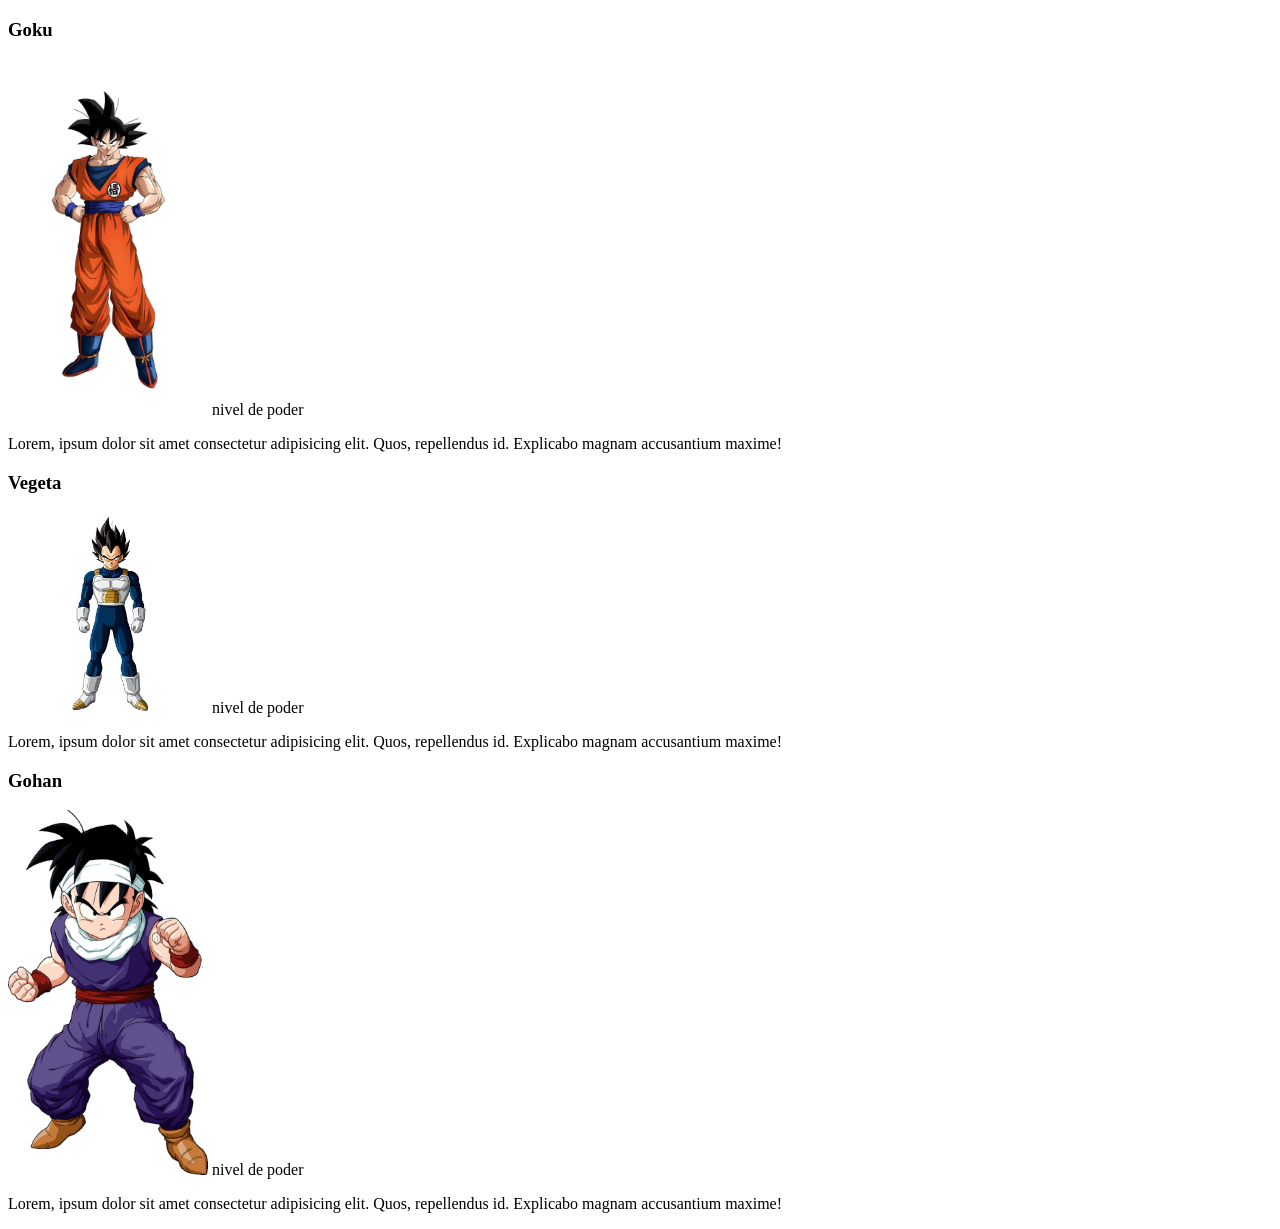
==== Index.html @ 0fda51e0 "primer commit. archivos iniciales" ====
<!DOCTYPE html>
<html lang="en">
<head>
    <meta charset="UTF-8">
    <meta name="viewport" content="width=device-width, initial-scale=1.0">
    <title>Index</title>
</head>
<body>
    <header>
        <section>

        </section>
    </header>
    <main>
        <section>
            <article>
                <h1>
                    Goku
                </h1>
                <img src="img/perfil-goku.jpg" alt="perfil-goku" style="width: 200px;">
                <span>nivel de poder</span>
                <p>Lorem, ipsum dolor sit amet consectetur adipisicing elit. Quos, repellendus id. Explicabo magnam accusantium maxime!</p>
            </article>
             <article>
                <h1>
                    Vegeta
                </h1>
                <img src="img/perfil-vegeta.jpg" alt="perfil-vegeta" style="width: 200px;">
                <span>nivel de poder</span>
                <p>Lorem, ipsum dolor sit amet consectetur adipisicing elit. Quos, repellendus id. Explicabo magnam accusantium maxime!</p>
            </article>
             <article>
                <h1>
                    Gohan
                </h1>
                <img src="img/perfil-gohan.jpg" alt="perfil-gohan" style="width: 200px;">
                <span>nivel de poder</span>
                <p>Lorem, ipsum dolor sit amet consectetur adipisicing elit. Quos, repellendus id. Explicabo magnam accusantium maxime!</p>
            </article>
        </section>
    </main>
</body>
</html>
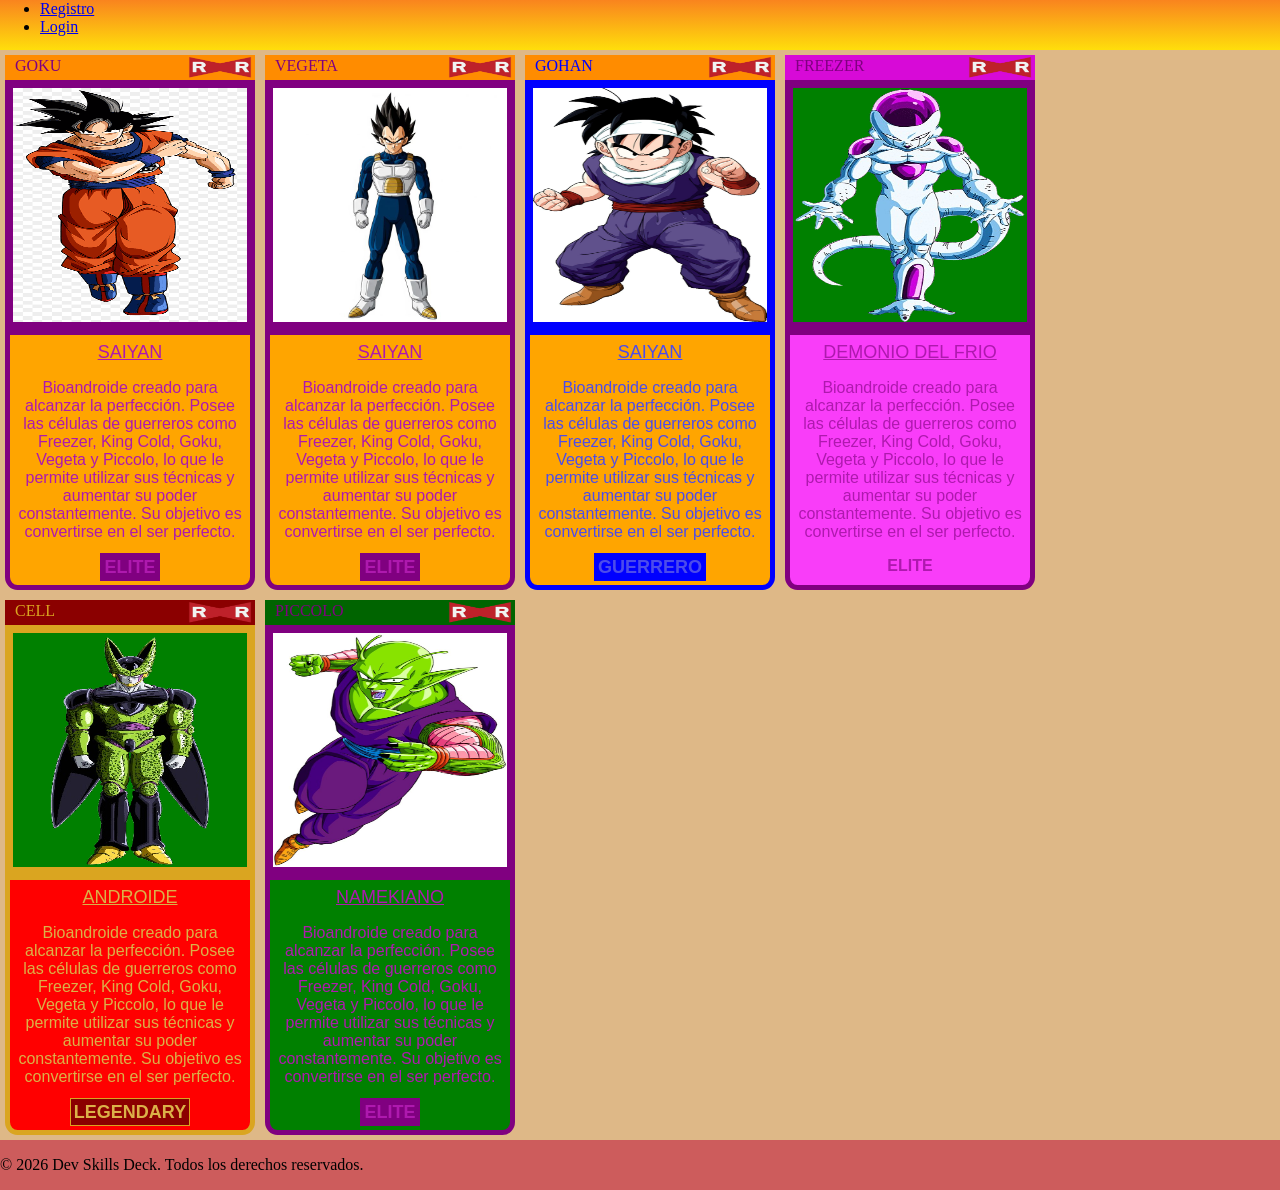
==== commit 035e7908: "agrega login, base de las cartas y agrego una carpeta para los archivos de CSS" ====
--- a/Index.html
+++ b/Index.html
@@ -1,43 +1,124 @@
 <!DOCTYPE html>
-<html lang="en">
+<html lang="es">
 <head>
-    <meta charset="UTF-8">
+    <meta charset="UTF-8"> 
     <meta name="viewport" content="width=device-width, initial-scale=1.0">
-    <title>Index</title>
-</head>
-<body>
-    <header>
+    <link rel="stylesheet" href="CSS/Style.css">
+    <link rel="stylesheet" href="CSS/style-card.css">
+    <link rel="icon" href="/img/esfera.png" type="image/png">
+    <title>TP WEB</title>
+</head> 
+<body class="body-index">
+    <!---------        HEADER      ------------> 
+    <header class="header-index">
         <section>
-
+            <nav>
+                <ul class="lista-header">
+                    <li>
+                        <a href="formulario-registro.html">Registro</a>
+                    </li>
+                    <li>
+                        <a href="login.html">Login</a>
+                    </li>
+                </ul>
+            </nav>
         </section>
     </header>
+    <!---------        MAIN       ------------> 
     <main>
-        <section>
-            <article>
-                <h1>
-                    Goku
-                </h1>
-                <img src="img/perfil-goku.jpg" alt="perfil-goku" style="width: 200px;">
-                <span>nivel de poder</span>
-                <p>Lorem, ipsum dolor sit amet consectetur adipisicing elit. Quos, repellendus id. Explicabo magnam accusantium maxime!</p>
+        <section class="contenedor-cards">
+           <article class="card">
+                <div class="header-card header-saiyan elite">
+                    <div class="nombre-card">GOKU</div>
+                    <div class="logo-card"><img src="img/logo-patrulla-roja.png"class="logo-card"></div>
+                </div>
+                <div class="img-card imagen-saiyan elite">
+                     <img src="img/goku.png" alt="perfil-cell" class="img-tamaño">
+                </div>
+                <div class="body-card body-saiyan elite">
+                     <span class="elite-span">SAIYAN</span>
+                     <p>Bioandroide creado para alcanzar la perfección. Posee las células de guerreros como Freezer, King Cold, Goku, Vegeta y Piccolo, lo que le permite utilizar sus técnicas y aumentar su poder constantemente. Su objetivo es convertirse en el ser perfecto.</p>
+                     <strong class="tipo-elite-saiyan">ELITE</strong>
+                </div>
             </article>
-             <article>
-                <h1>
-                    Vegeta
-                </h1>
-                <img src="img/perfil-vegeta.jpg" alt="perfil-vegeta" style="width: 200px;">
-                <span>nivel de poder</span>
-                <p>Lorem, ipsum dolor sit amet consectetur adipisicing elit. Quos, repellendus id. Explicabo magnam accusantium maxime!</p>
+            
+             <article class="card">
+                <div class="header-card header-saiyan elite">
+                    <div class="nombre-card elite">VEGETA</div>
+                    <div class="logo-card"><img src="img/logo-patrulla-roja.png"class="logo-card"></div>
+                </div>
+                <div class="img-card imagen-saiyan elite">
+                     <img src="img/perfil-vegeta.jpg" alt="perfil-vegeta" class="img-tamaño">
+                </div>
+                <div class="body-card body-saiyan elite">
+                     <span class="elite-span">SAIYAN</span>
+                     <p>Bioandroide creado para alcanzar la perfección. Posee las células de guerreros como Freezer, King Cold, Goku, Vegeta y Piccolo, lo que le permite utilizar sus técnicas y aumentar su poder constantemente. Su objetivo es convertirse en el ser perfecto.</p>
+                     <strong class="tipo-elite-saiyan">ELITE</strong>
+                </div>
             </article>
-             <article>
-                <h1>
-                    Gohan
-                </h1>
-                <img src="img/perfil-gohan.jpg" alt="perfil-gohan" style="width: 200px;">
-                <span>nivel de poder</span>
-                <p>Lorem, ipsum dolor sit amet consectetur adipisicing elit. Quos, repellendus id. Explicabo magnam accusantium maxime!</p>
+
+             <article class="card">
+                <div class="header-card header-saiyan guerrero">
+                    <div class="nombre-card guerrero">GOHAN</div>
+                    <div class="logo-card"><img src="img/logo-patrulla-roja.png"class="logo-card"></div>
+                </div>
+                <div class="img-card imagen-saiyan guerrero">
+                     <img src="img/perfil-gohan.jpg" alt="perfil-gohan" class="img-tamaño">
+                </div>
+                <div class="body-card body-saiyan guerrero">
+                     <span class="guerrero-span">SAIYAN</span>
+                     <p>Bioandroide creado para alcanzar la perfección. Posee las células de guerreros como Freezer, King Cold, Goku, Vegeta y Piccolo, lo que le permite utilizar sus técnicas y aumentar su poder constantemente. Su objetivo es convertirse en el ser perfecto.</p>
+                     <strong class="tipo-guerrero-saiyan">GUERRERO</strong>
+                </div>
+            </article>
+
+            <article class="card">
+                <div class="header-card header-demonio-del-frio elite">
+                    <div class="nombre-card elite">FREEZER</div>
+                    <div class="logo-card"><img src="img/logo-patrulla-roja.png"class="logo-card"></div>
+                </div>
+                <div class="img-card imagen-demonio-del-frio elite">
+                     <img src="img/freezer.png" alt="perfil-freezer" class="img-tamaño">
+                </div>
+                <div class="body-card body-demonio-del-frio elite">
+                     <span class="legendary-span">DEMONIO DEL FRIO</span>
+                     <p>Bioandroide creado para alcanzar la perfección. Posee las células de guerreros como Freezer, King Cold, Goku, Vegeta y Piccolo, lo que le permite utilizar sus técnicas y aumentar su poder constantemente. Su objetivo es convertirse en el ser perfecto.</p>
+                     <strong class="tipo-elite">ELITE</strong>
+                </div>
+            </article>
+            <article class="card androide">
+                <div class="header-card header-androide legendary">
+                    <div class="nombre-card legendary">CELL</div>
+                    <div class="logo-card"><img src="img/logo-patrulla-roja.png"class="logo-card"></div>
+                </div>
+                <div class="img-card imagen-androide legendary">
+                     <img src="img/cell.png" alt="perfil-cell" class="img-tamaño">
+                </div>
+                <div class="body-card body-androide legendary">
+                     <span class="legendary-span">ANDROIDE</span>
+                     <p>Bioandroide creado para alcanzar la perfección. Posee las células de guerreros como Freezer, King Cold, Goku, Vegeta y Piccolo, lo que le permite utilizar sus técnicas y aumentar su poder constantemente. Su objetivo es convertirse en el ser perfecto.</p>
+                     <strong class="tipo-legendary-androide">LEGENDARY</strong>
+                </div>
+            </article>
+            <article class="card">
+                <div class="header-card header-namekiano elite">
+                    <div class="nombre-card elite">PICCOLO</div>
+                    <div class="logo-card"><img src="img/logo-patrulla-roja.png"class="logo-card"></div>
+                </div>
+                <div class="img-card imagen-namekiano elite">
+                     <img src="img/Piccolo.jpg" alt="perfil-piccolo" class="img-tamaño">
+                </div>
+                <div class="body-card body-namekiano elite">
+                     <span class="elite-span">NAMEKIANO</span>
+                     <p>Bioandroide creado para alcanzar la perfección. Posee las células de guerreros como Freezer, King Cold, Goku, Vegeta y Piccolo, lo que le permite utilizar sus técnicas y aumentar su poder constantemente. Su objetivo es convertirse en el ser perfecto.</p>
+                     <strong class="tipo-elite-namekiano">ELITE</strong>
+                </div>
             </article>
         </section>
     </main>
+    <!---------        FOOTER      ------------> 
+    <footer>
+        <p>&copy; 2026 Dev Skills Deck. Todos los derechos reservados.</p>
+    </footer>
 </body>
 </html>
--- a/CSS/Style.css
+++ b/CSS/Style.css
@@ -0,0 +1,54 @@
+.body-index{
+    display: flex;
+    flex-direction: column;
+    margin: 0;
+}
+/* ---------HEADER--------- */
+.header-index{
+    background: linear-gradient(#f9841e, #ffde0b);
+    width: 100%;
+    height: 50px;
+}
+.lista-header{
+    margin: 0;
+    padding: 15xp;
+}
+/* ------------MAIN------------- */
+main{
+    flex:1;
+}
+.contenedor-cards{
+    display: flex;
+    flex-direction: row;
+    flex-wrap: wrap;
+    background-color: burlywood;
+}
+
+/* -------------FOOTER----------------- */
+footer{
+    background-color: indianred;
+    width: 100%;
+    height: 50px;
+}
+
+
+
+
+
+
+
+
+
+
+
+
+
+
+
+
+
+
+
+
+
+
--- a/CSS/style-card.css
+++ b/CSS/style-card.css
@@ -0,0 +1,225 @@
+/* ----------------------------------------FORMATO BASICO DE LA CARTA--------------------------------------------------------------------- */
+.card{
+    display: flex;
+    flex-direction: column;
+    height: auto;
+    width: 250px;
+    margin: 5px;
+    box-sizing: border-box;
+
+}
+.header-card{
+    display: flex;
+    background-color: blue;
+    width: 100%;
+    height:25px;
+}
+.nombre-card{
+    flex:1;
+    justify-content: center;
+    margin-left: 10px;
+    margin-top: 2px;
+}
+.logo-card{
+    height: 100%;
+    width: 70px;
+    margin: 0%;
+}
+.img-card{
+    background-color: green;
+    width: 100%;
+    height: 250px;
+    border: 8px solid;
+    box-sizing: border-box;
+}
+.img-tamaño{
+    width: 100%;
+    height: 100%;
+    box-sizing: border-box;
+}
+.body-card{
+    background-color: aqua;
+    border: 5px solid;
+    box-sizing: border-box;
+    flex: 1;
+}
+/* --------------------------------------------------------------------------------------------------------------------------------------- */
+/* ---------CARTA ANDROIDE-------- */
+.header-androide{
+    background-color: darkred;
+}
+.body-androide{
+    background-color: rgb(255, 0, 0);
+    color: rgb(234, 232, 232);
+    font-family: arial;
+    padding: 7px 5px;
+    border-radius: 0 0 5% 5%;
+}
+/* ------------CARTA SAIYAN---------------- */
+.header-saiyan{
+    background-color: darkorange;
+}
+.body-saiyan{
+    background-color: orange;
+    color: rgb(234, 232, 232);
+    font-family: arial;
+    padding: 7px 5px;
+    border-radius: 0 0 5% 5%;
+}
+/* --------------CARTA NAMEKIANO--------------- */
+.header-namekiano{
+    background-color: darkgreen;
+}
+.body-namekiano{
+    background-color: green;
+    color: rgb(234, 232, 232);
+    font-family: arial;
+    padding: 7px 5px;
+    border-radius: 0 0 5% 5%;
+}
+/* ---------CARTA DEMONIO DEL FRIO------------- */
+.header-demonio-del-frio{
+    background-color: rgb(215, 10, 215);
+}
+.body-demonio-del-frio{
+    background-color: rgb(249, 61, 249);
+    color: rgb(234, 232, 232);
+    font-family: arial;
+    padding: 7px 5px;
+    border-radius: 0 0 5% 5%;
+}
+
+
+
+/* -----------------CARTAS LEGENDARIAS---------------------- */
+
+.header-androide.legendary{
+    color: goldenrod;
+}
+.body-androide.legendary{
+    border-color: goldenrod;
+    color: rgb(219, 177, 72);
+    text-align: center;
+}
+.imagen-androide.legendary{
+    border-color: goldenrod;
+}
+.tipo-legendary-androide{ 
+    background-color: darkred;
+    font-size: 18px;
+    border: 1px solid goldenrod;
+    padding: 3px;
+}
+.legendary-span{
+    text-decoration-line: underline;
+    font-size: large;
+}
+
+/* ------------------CARTAS ELITES-------------------- */
+.header-saiyan.elite, .header-namekiano.elite, .header-demonio-del-frio.elite{
+    color: purple;
+}
+.body-saiyan.elite, .body-namekiano.elite, .body-demonio-del-frio.elite{
+    border-color: purple;
+    color: rgb(174, 25, 174);
+    text-align: center;
+}
+.imagen-saiyan.elite, .imagen-namekiano.elite, .imagen-demonio-del-frio.elite{
+    border-color: purple;
+   
+}
+.tipo-elite-saiyan, .tipo-elite-namekiano, .tipo-elite-namekiano{
+    background-color: purple;
+    font-size: 18px;
+    border: 1px solid purple;
+    padding: 3px;
+}
+.elite-span{
+    text-decoration-line: underline;
+    font-size: large;
+}
+
+
+ /* ---------------------CARTAS GUERRERO ------------------- */
+
+.header-saiyan.guerrero{
+    color: blue;
+}
+.body-saiyan.guerrero{
+    border-color: blue;
+    color: rgb(76, 76, 235);
+    text-align: center;
+}
+.imagen-saiyan.guerrero{
+    border-color: blue;
+   
+}
+.tipo-guerrero-saiyan{
+    background-color: blue;
+    font-size: 18px;
+    border: 1px solid blue;
+    padding: 3px;
+}
+.guerrero-span{
+    text-decoration-line: underline;
+    font-size: large;
+}
+
+
+
+/* .card:hover {
+    transform: translateY(-5px);
+    box-shadow: 0px 8px 20px rgba(0,0,0,0.3);
+}
+ */
+
+
+
+
+
+
+
+/* .card{
+    display: flex;
+    flex-direction: column;
+    align-items: center;
+    margin: 10px;
+    height: 380px;
+    width: 200px;
+}
+.card img{
+    width: 50%;
+    height: 50%;
+   
+}
+.card.saiyan{
+    background: linear-gradient(#ffde0b,#ff931f)
+
+}
+.descripcion{
+    text-align: center ;   
+}
+
+.saiyan h2{
+    color: #ff931f;
+    
+}
+.card.namekiano{
+    background-color: #5bea08;
+}
+.namekiano h2{
+    color: #00c40a;
+}
+.card.demonio-del-frio{
+    background-color: purple;
+}
+.card.androide{
+    background-color: rgb(255, 27, 27);
+}
+.card.header-androide{
+    background-color: darkred;
+    margin: 0;
+    width: 100%;
+    height: 10%;
+    text-align: center;
+} */
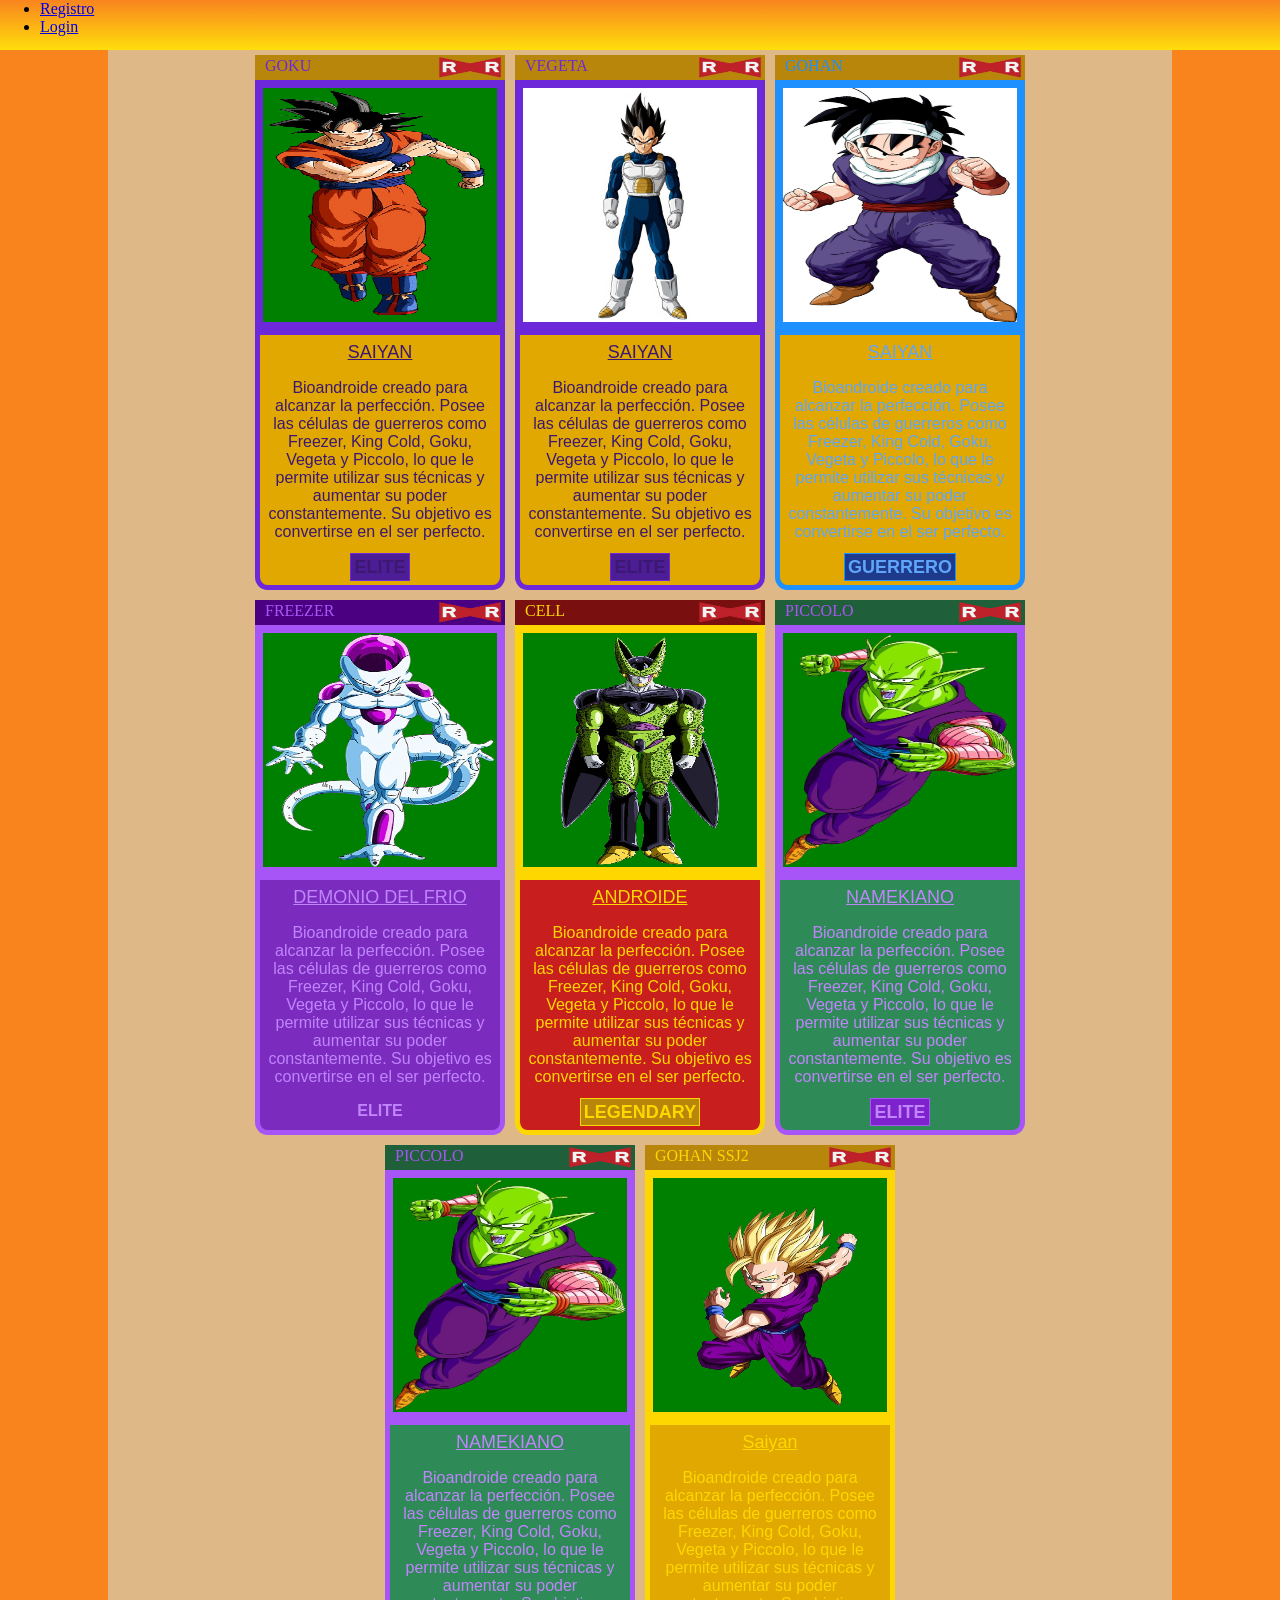
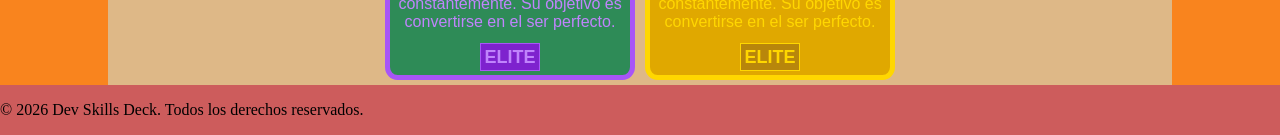
==== commit a357f467: "index actualizado" ====
--- a/Index.html
+++ b/Index.html
@@ -27,6 +27,7 @@
     <!---------        MAIN       ------------> 
     <main>
         <section class="contenedor-cards">
+            <!------------------------  GOKU -------------------------->
            <article class="card">
                 <div class="header-card header-saiyan elite">
                     <div class="nombre-card">GOKU</div>
@@ -41,7 +42,7 @@
                      <strong class="tipo-elite-saiyan">ELITE</strong>
                 </div>
             </article>
-            
+            <!----------------------- VEGETA -------------------------->
              <article class="card">
                 <div class="header-card header-saiyan elite">
                     <div class="nombre-card elite">VEGETA</div>
@@ -56,7 +57,7 @@
                      <strong class="tipo-elite-saiyan">ELITE</strong>
                 </div>
             </article>
-
+            <!----------------------- GOHAN ----------------------------->
              <article class="card">
                 <div class="header-card header-saiyan guerrero">
                     <div class="nombre-card guerrero">GOHAN</div>
@@ -71,7 +72,7 @@
                      <strong class="tipo-guerrero-saiyan">GUERRERO</strong>
                 </div>
             </article>
-
+            <!------------------- FREEZER -------------------->
             <article class="card">
                 <div class="header-card header-demonio-del-frio elite">
                     <div class="nombre-card elite">FREEZER</div>
@@ -86,7 +87,8 @@
                      <strong class="tipo-elite">ELITE</strong>
                 </div>
             </article>
-            <article class="card androide">
+            <!------------------ CELL ------------------------>
+            <article class="card">
                 <div class="header-card header-androide legendary">
                     <div class="nombre-card legendary">CELL</div>
                     <div class="logo-card"><img src="img/logo-patrulla-roja.png"class="logo-card"></div>
@@ -99,6 +101,7 @@
                      <p>Bioandroide creado para alcanzar la perfección. Posee las células de guerreros como Freezer, King Cold, Goku, Vegeta y Piccolo, lo que le permite utilizar sus técnicas y aumentar su poder constantemente. Su objetivo es convertirse en el ser perfecto.</p>
                      <strong class="tipo-legendary-androide">LEGENDARY</strong>
                 </div>
+                <!----------- PICCOLO ------------->
             </article>
             <article class="card">
                 <div class="header-card header-namekiano elite">
@@ -106,12 +109,44 @@
                     <div class="logo-card"><img src="img/logo-patrulla-roja.png"class="logo-card"></div>
                 </div>
                 <div class="img-card imagen-namekiano elite">
-                     <img src="img/Piccolo.jpg" alt="perfil-piccolo" class="img-tamaño">
+                     <img src="img/piccolo.png" alt="perfil-piccolo" class="img-tamaño">
                 </div>
                 <div class="body-card body-namekiano elite">
                      <span class="elite-span">NAMEKIANO</span>
                      <p>Bioandroide creado para alcanzar la perfección. Posee las células de guerreros como Freezer, King Cold, Goku, Vegeta y Piccolo, lo que le permite utilizar sus técnicas y aumentar su poder constantemente. Su objetivo es convertirse en el ser perfecto.</p>
                      <strong class="tipo-elite-namekiano">ELITE</strong>
+                </div>
+            </article>
+            <!------------------  ------------------------->
+            </article>
+            <article class="card">
+                <div class="header-card header-namekiano elite">
+                    <div class="nombre-card elite">PICCOLO</div>
+                    <div class="logo-card"><img src="img/logo-patrulla-roja.png"class="logo-card"></div>
+                </div>
+                <div class="img-card imagen-namekiano elite">
+                     <img src="img/piccolo.png" alt="perfil-piccolo" class="img-tamaño">
+                </div>
+                <div class="body-card body-namekiano elite">
+                     <span class="elite-span">NAMEKIANO</span>
+                     <p>Bioandroide creado para alcanzar la perfección. Posee las células de guerreros como Freezer, King Cold, Goku, Vegeta y Piccolo, lo que le permite utilizar sus técnicas y aumentar su poder constantemente. Su objetivo es convertirse en el ser perfecto.</p>
+                     <strong class="tipo-elite-namekiano">ELITE</strong>
+                </div>
+            </article>
+            <!--------------------------------- GOHAN SSJ2 ------------------------------------>
+            </article>
+            <article class="card">
+                <div class="header-card header-saiyan legendary">
+                    <div class="nombre-card legendary">GOHAN SSJ2</div>
+                    <div class="logo-card"><img src="img/logo-patrulla-roja.png"class="logo-card"></div>
+                </div>
+                <div class="img-card imagen-saiyan legendary">
+                     <img src="img/gohanssj2.png" alt="perfil-gohanssj2" class="img-tamaño">
+                </div>
+                <div class="body-card body-saiyan legendary">
+                     <span class="legendary-span">Saiyan</span>
+                     <p>Bioandroide creado para alcanzar la perfección. Posee las células de guerreros como Freezer, King Cold, Goku, Vegeta y Piccolo, lo que le permite utilizar sus técnicas y aumentar su poder constantemente. Su objetivo es convertirse en el ser perfecto.</p>
+                     <strong class="tipo-legendary-saiyan">ELITE</strong>
                 </div>
             </article>
         </section>
--- a/CSS/Style.css
+++ b/CSS/Style.css
@@ -16,12 +16,22 @@
 /* ------------MAIN------------- */
 main{
     flex:1;
+    display: flex;
+    flex-direction: column;
+    background-color:#f9841e;
+    align-items: center;
 }
 .contenedor-cards{
+    justify-content: center;
+    padding: 0 20px;
     display: flex;
     flex-direction: row;
     flex-wrap: wrap;
     background-color: burlywood;
+    width: 80%;
+    height: auto;
+
+
 }
 
 /* -------------FOOTER----------------- */
--- a/CSS/style-card.css
+++ b/CSS/style-card.css
@@ -46,68 +46,122 @@
 /* --------------------------------------------------------------------------------------------------------------------------------------- */
 /* ---------CARTA ANDROIDE-------- */
 .header-androide{
-    background-color: darkred;
+    background-color: #7a0f0f;
 }
 .body-androide{
-    background-color: rgb(255, 0, 0);
-    color: rgb(234, 232, 232);
+    background-color: #c81e1e;
+    color: #f1f1f1;
     font-family: arial;
     padding: 7px 5px;
     border-radius: 0 0 5% 5%;
 }
 /* ------------CARTA SAIYAN---------------- */
 .header-saiyan{
-    background-color: darkorange;
+    background-color: #b8860b;
 }
 .body-saiyan{
-    background-color: orange;
-    color: rgb(234, 232, 232);
+    background-color: #e0a800;
+    color: #1a1a1a;
     font-family: arial;
     padding: 7px 5px;
     border-radius: 0 0 5% 5%;
 }
 /* --------------CARTA NAMEKIANO--------------- */
 .header-namekiano{
-    background-color: darkgreen;
+    background-color: #1f5f3a;
 }
 .body-namekiano{
-    background-color: green;
-    color: rgb(234, 232, 232);
+    background-color: #2e8b57;
+    color: #e8f5e9;
     font-family: arial;
     padding: 7px 5px;
     border-radius: 0 0 5% 5%;
 }
 /* ---------CARTA DEMONIO DEL FRIO------------- */
 .header-demonio-del-frio{
-    background-color: rgb(215, 10, 215);
+    background-color: #4b0082;
 }
 .body-demonio-del-frio{
-    background-color: rgb(249, 61, 249);
-    color: rgb(234, 232, 232);
-    font-family: arial;
-    padding: 7px 5px;
-    border-radius: 0 0 5% 5%;
-}
-
-
+    background-color: #7b2cbf;
+    color: #f3e8ff;
+    font-family: arial;
+    padding: 7px 5px;
+    border-radius: 0 0 5% 5%;
+}
+/* -------CARTA DIOS---------- */
+.header-dios{
+    background-color: #ff4500;
+}
+.body-dios{
+    background-color: #ff4500;
+    color: #1a1a1a;
+    font-family: arial;
+    padding: 7px 5px;
+    border-radius: 0 0 5% 5%;
+}
+/* ------CARTA ANGEL---------- */
+.header-angel{
+    background-color: #e0f7ff;
+}
+.body-angel{
+    background-color: #e0f7ff;
+    color: #1a1a1a;
+    font-family: arial;
+    padding:7px 5px;
+    border-radius: 0 0 5% 5%;
+}
+/* -------- SOLDADO DE FREEZEER ---------- */
+.header-soldado-de-freezer{
+    background-color: #555555;
+}
+.body-soldado-de-freezer{
+    background-color: #555555;
+    color: #f0f0f0;
+    font-family: arial;
+    padding: 7px 5px;
+    border-radius: 0 0 5% 5%;
+}
+/* ------------ CARTA MAJIN ------------- */
+.header-majin{
+    background-color: #ff69b4;
+}
+.body-majin{
+    background-color: #ff69b4;
+    color: #f5e6d3;
+    font-family: arial;
+    padding: 7px 5px;
+    border-radius: 0 0 5% 5%;
+}
+/* --------- DEMONIO --------------- */
+.header-demonio{
+    background-color: #5a2a0c;
+}
+.body-demonio{
+    background-color: #5a2a0c;
+    color: #f5e6d3;
+    font-family: arial;
+    padding: 7px 5px;
+    border-radius: 0 0 5% 5%;
+
+}
 
 /* -----------------CARTAS LEGENDARIAS---------------------- */
 
-.header-androide.legendary{
-    color: goldenrod;
-}
-.body-androide.legendary{
-    border-color: goldenrod;
-    color: rgb(219, 177, 72);
-    text-align: center;
-}
-.imagen-androide.legendary{
-    border-color: goldenrod;
-}
-.tipo-legendary-androide{ 
-    background-color: darkred;
-    font-size: 18px;
-    border: 1px solid goldenrod;
+.header-androide.legendary, .header-saiyan.legendary{
+    color: #FFD700;
+}
+.body-androide.legendary, .body-saiyan.legendary{
+    border-color: #FFD700;
+    color: #FFD700;
+    text-align: center;
+}
+.imagen-androide.legendary, .imagen-saiyan.legendary{
+    border-color: #FFD700;
+}
+.tipo-legendary-androide, .tipo-legendary-saiyan{  
+    background-color: #b8860b;
+    font-size: 18px;
+    border: 1px solid #FFD700;
     padding: 3px;
 }
 .legendary-span{
@@ -116,54 +170,198 @@
 }
 
 /* ------------------CARTAS ELITES-------------------- */
-.header-saiyan.elite, .header-namekiano.elite, .header-demonio-del-frio.elite{
-    color: purple;
-}
-.body-saiyan.elite, .body-namekiano.elite, .body-demonio-del-frio.elite{
-    border-color: purple;
-    color: rgb(174, 25, 174);
-    text-align: center;
-}
-.imagen-saiyan.elite, .imagen-namekiano.elite, .imagen-demonio-del-frio.elite{
-    border-color: purple;
-   
-}
-.tipo-elite-saiyan, .tipo-elite-namekiano, .tipo-elite-namekiano{
-    background-color: purple;
-    font-size: 18px;
-    border: 1px solid purple;
+.header-namekiano.elite, .header-demonio-del-frio.elite{
+    color: #a855f7;
+}
+.body-namekiano.elite, .body-demonio-del-frio.elite{
+    border-color: #a855f7;
+    color: #c084fc;
+    text-align: center;
+}
+.imagen-namekiano.elite, .imagen-demonio-del-frio.elite{
+    border-color: #a855f7;
+   
+}
+.tipo-elite-namekiano, .tipo-elite-namekiano{
+    background-color: #7e22ce;
+    font-size: 18px;
+    border: 1px solid #a855f7;
     padding: 3px;
 }
 .elite-span{
     text-decoration-line: underline;
     font-size: large;
 }
+/* --- PALETA EXCLUSIVA DE SAIYAN-ELITE PARA QUE SE LEA MEJOR*/
+.header-saiyan.elite{
+    color: #6d28d9;
+}
+.body-saiyan.elite{
+    border-color: #6d28d9;
+    color: #3c1872;
+    text-align: center;
+}
+.imagen-saiyan.elite{
+    border-color: #6d28d9;
+}
+.tipo-elite-saiyan{
+    background-color: #4c1d95;
+    font-size: 18px;
+    border: 1px solid #6d28d9;
+    padding: 3px;
+}
+
 
 
  /* ---------------------CARTAS GUERRERO ------------------- */
 
 .header-saiyan.guerrero{
-    color: blue;
+    color: #1e90ff;
 }
 .body-saiyan.guerrero{
-    border-color: blue;
-    color: rgb(76, 76, 235);
+    border-color: #1e90ff;
+    color: #60a5fa;
     text-align: center;
 }
 .imagen-saiyan.guerrero{
-    border-color: blue;
+    border-color: #1e90ff;
    
 }
 .tipo-guerrero-saiyan{
-    background-color: blue;
-    font-size: 18px;
-    border: 1px solid blue;
+    background-color: #1e3a8a;
+    font-size: 18px;
+    border: 1px solid #1e90ff;
     padding: 3px;
 }
 .guerrero-span{
     text-decoration-line: underline;
     font-size: large;
 }
+
+/* -------------CARTAS DIVINO------------------ */
+.header-saiyan.divino{
+    color: #00BFFF;
+}
+.body-saiyan.divino{
+    border-color: #00BFFF;
+    color: #00BFFF;
+    text-align: center;
+}
+.imagen-saiyan.divino{
+    border-color: #00BFFF;
+   
+}
+.tipo-divino-saiyan{
+    background-color: #00BFFF;
+    font-size: 18px;
+    border: 1px solid #00BFFF;
+    padding: 3px;
+}
+.divino-span{
+    text-decoration-line: underline;
+    font-size: large;
+}
+
+/* ------------  CARTAS DIOS ------------------- */
+.header-saiyan.dios{
+    color: #ff4500;
+}
+.body-saiyan.dios{
+    border-color: #ff4500;
+    color: #ffb199;
+    text-align: center;
+}
+.imagen-saiyan.dios{
+    border-color: #ff4500;
+   
+}
+.tipo-dios-saiyan{
+    background-color: #1e3a8a;
+    font-size: 18px;
+    border: 1px solid #ff4500;
+    padding: 3px;
+}
+.dios-span{
+    text-decoration-line: underline;
+    font-size: large;
+}
+
+/*------------------ CARTAS ANGEL -------------------  */
+.header-saiyan.angel{
+    color: #ffffff;
+}
+.body-saiyan.angel{
+    border-color: #ffffff;
+    color: #ffd700;
+    text-align: center;
+}
+.imagen-saiyan.angel{
+    border-color: #ffffff;
+   
+}
+.tipo-angel-saiyan{
+    background-color: #1e3a8a;
+    font-size: 18px;
+    border: 1px solid #ffffff;
+    padding: 3px;
+}
+.angel-span{
+    text-decoration-line: underline;
+    font-size: large;
+}
+
+
+
+
+
+
+
+
+
+
+
+
+
+
+
+
+
+
+
+
+
+
+
+
+
+
+
+
+
+
+
+
+
+
+
+
+
+
+
+
+
+
+
+
+
+
+
+
+
+
+
+
+
 
 
 
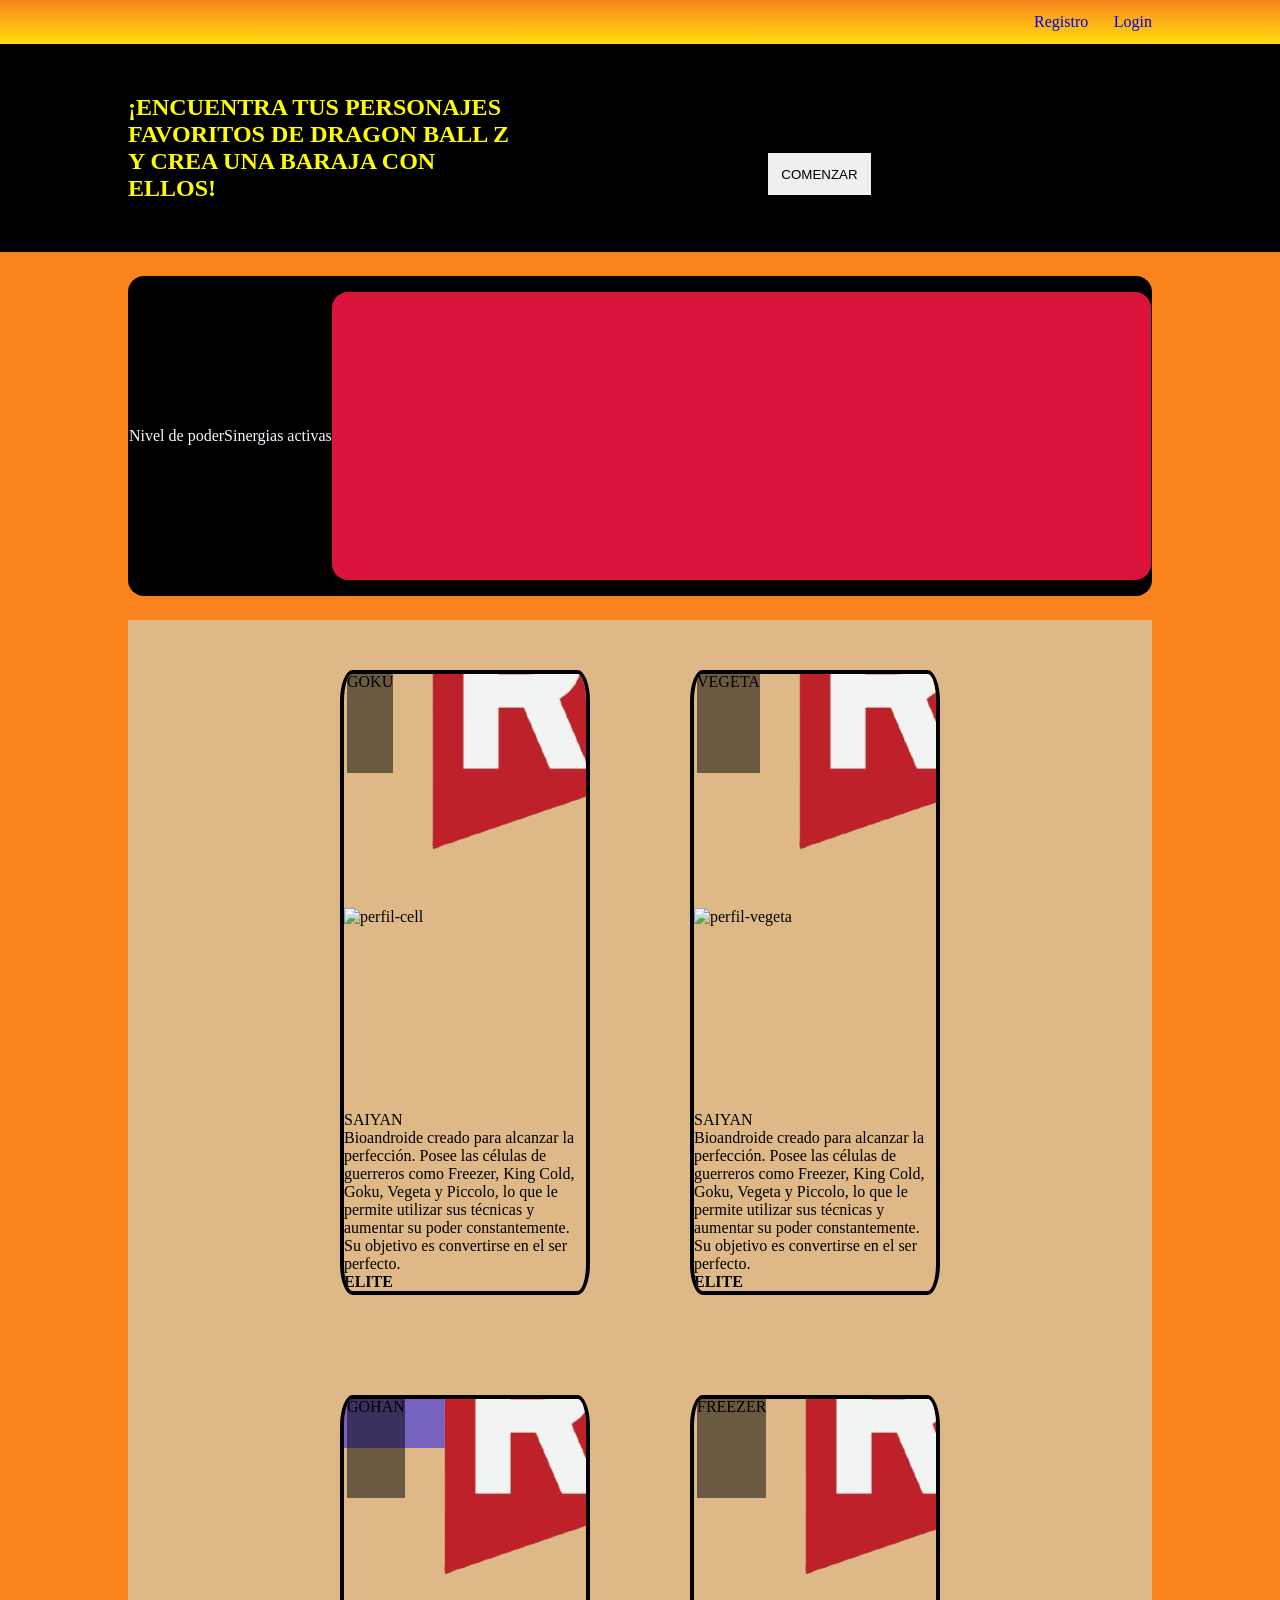
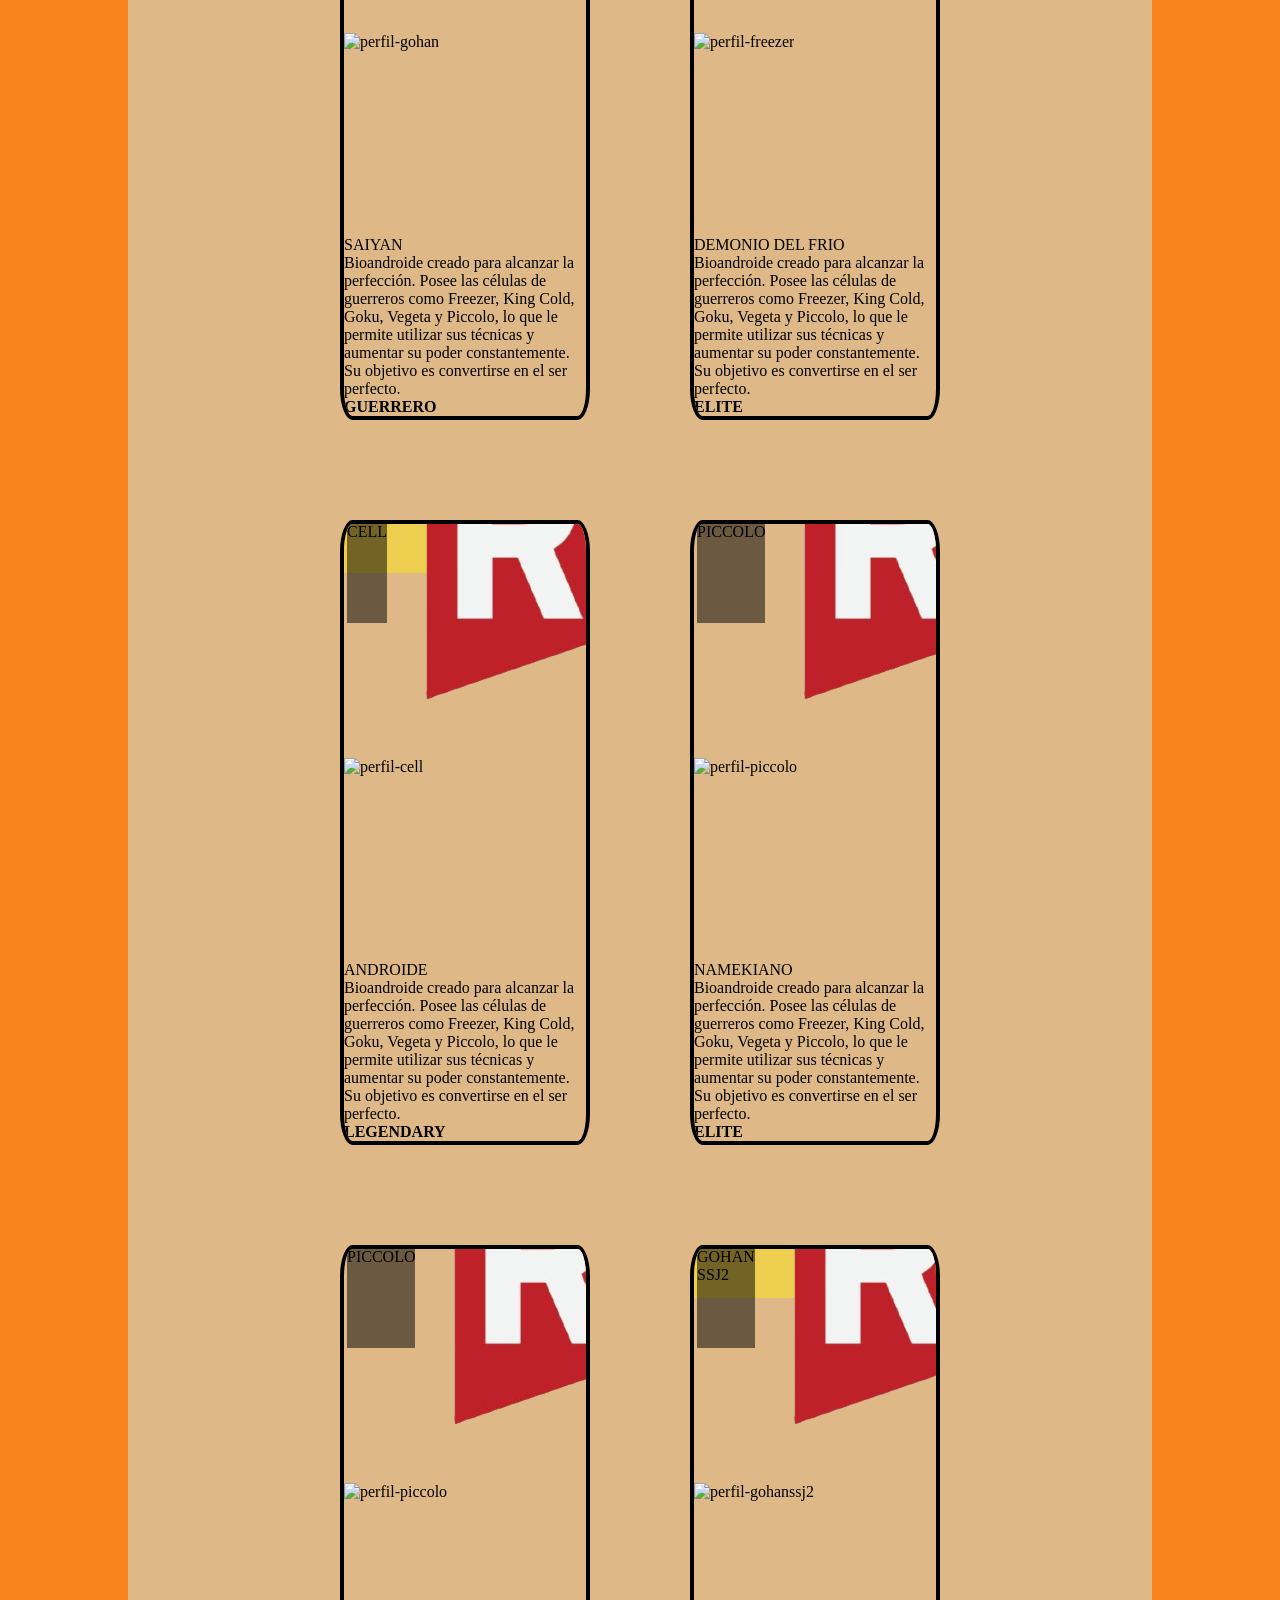
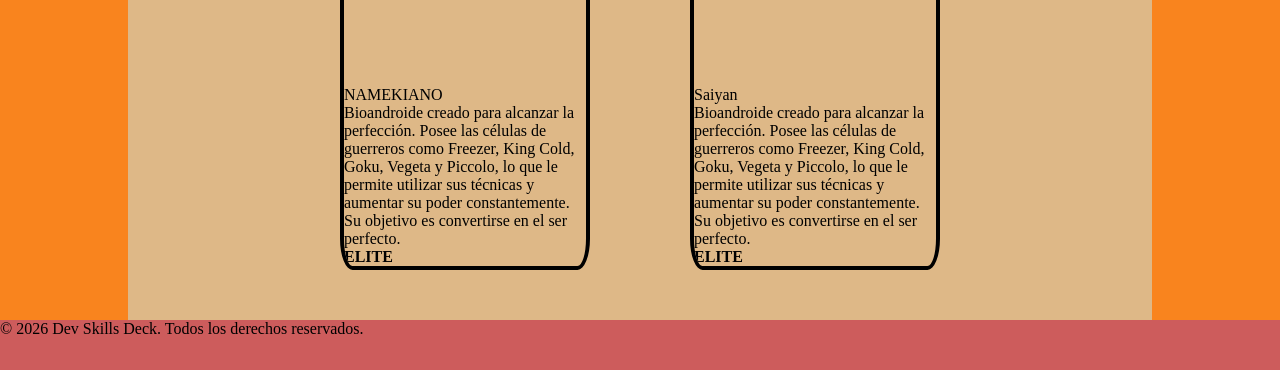
==== commit 333284ae: "primer commit de landing" ====
--- a/Index.html
+++ b/Index.html
@@ -5,6 +5,7 @@
     <meta name="viewport" content="width=device-width, initial-scale=1.0">
     <link rel="stylesheet" href="CSS/Style.css">
     <link rel="stylesheet" href="CSS/style-card.css">
+    <link rel="stylesheet" href="CSS/style-landing.css">
     <link rel="icon" href="/img/esfera.png" type="image/png">
     <title>TP WEB</title>
 </head> 
@@ -13,7 +14,7 @@
     <header class="header-index">
         <section>
             <nav>
-                <ul class="lista-header">
+                <ul class="items-navbar">
                     <li>
                         <a href="formulario-registro.html">Registro</a>
                     </li>
@@ -26,6 +27,16 @@
     </header>
     <!---------        MAIN       ------------> 
     <main>
+        <section id="landing">
+            <h1 id="texto-landing">¡ENCUENTRA TUS PERSONAJES FAVORITOS DE DRAGON BALL Z Y CREA UNA BARAJA CON ELLOS!</h1>
+            <button id="boton-landing">COMENZAR</button>
+        </section>
+        <section id="baraja-personal">
+            <span>Nivel de poder</span>
+            <span>Sinergias activas</span>
+            <article class="carta-favorita">
+            </article>
+        </section>
         <section class="contenedor-cards">
             <!------------------------  GOKU -------------------------->
            <article class="card">
--- a/CSS/Style.css
+++ b/CSS/Style.css
@@ -7,11 +7,21 @@
 .header-index{
     background: linear-gradient(#f9841e, #ffde0b);
     width: 100%;
-    height: 50px;
+    height: auto;
 }
-.lista-header{
-    margin: 0;
-    padding: 15xp;
+.items-navbar{
+    margin: 0 9vw;
+    list-style-type: none;
+    display: flex;
+    justify-content: right;
+    align-items: center;
+    height: 100%;
+}
+.items-navbar li {
+    padding: 0.8em;
+}
+.items-navbar li a {
+    text-decoration: none;
 }
 /* ------------MAIN------------- */
 main{
--- a/CSS/style-card.css
+++ b/CSS/style-card.css
@@ -1,423 +1,263 @@
-/* ----------------------------------------FORMATO BASICO DE LA CARTA--------------------------------------------------------------------- */
+/* CARTA */
+*{
+    box-sizing: border-box;
+    margin: 0%;
+    padding: 0;
+}
 .card{
+    margin: 50px;
+    width: clamp(170px,20vw,250px);
+    aspect-ratio: 1 / 2.5;
     display: flex;
     flex-direction: column;
-    height: auto;
-    width: 250px;
-    margin: 5px;
+    border: 4px solid black;
+    border-radius: 5%;
+    overflow: hidden;
+    object-fit: cover;
+    justify-content: space-between;
+
+    position: relative;
+
+}
+/* .card:hover{
+     transform: scale(1.06);  
+}  */
+.header-card{
+    display: flex;
+    justify-content: space-between;
+    width: 100%;
+    height: 8%;
     box-sizing: border-box;
-
-}
-.header-card{
-    display: flex;
+    padding: 0 3px;
+    align-items: center;
+
+    position: relative;
+    z-index: 2;
+}
+.atributos{
+    display: flex;
+    justify-content: space-between;
+    box-sizing: border-box;
+    font-weight: bold;
+    padding: 2px 0;
+
+
+    position: relative;
+    z-index: 2;
+}
+/* CARTA PARTE DELANTERA */
+.img-card-fondo{
+    width: 100%;
+    height: 100%;
+    object-fit: cover;
+    
+    position: absolute;
+    z-index: 1;
+}
+.img-logo{
+    width: 80px;
+    height: 100%;
+}
+.footer-card{
+    text-align: center;
+}
+.nombre-card{
+    background-color: transparent;
+    height: 150px;
+    width: 100%;
+    position: relative;
+    z-index: 2;
+    padding-top: 50px;
+    background-color: rgba(0, 0, 0, 0.514);
+}
+.nombre-card span{
+    font-size: 13px;
+}
+/* CARTA PARTE TRASERA */
+.card-img{
+    height: 45%;
+    background-color: orangered;
+}
+.card-img img{
+    height: 100%;
+    width: 100%;
+    object-fit: cover;
+    border-top: 3.5px solid black;
+ 
+}
+.card-body{
+    flex: 1;
+    display: flex;
+    flex-direction: column;
+    border-top: 3.5px solid black;
+
+}
+.descripcion{
+    flex:1;
+    text-align: justify;
+    object-fit: cover;
+    padding: 10px 10px;
+}
+
+/*---- -------------------ESTILOS----------------------------------- */
+/* LEGENDARY */
+.card.legendary{
+    box-shadow: 0 0 20px yellow,
+                0 0 20px gold,
+                0 0 20px orange;
+}
+.header-card.legendary{
+    background-color: rgba(252, 226, 28, 0.523);
+}
+.nombre-card.legendary h1{
+    color: yellow;
+    font-style: italic;
+}
+.nombre-card.legendary span{
+    color: yellow;
+}
+.atributos.legendary{
+    background-color: rgb(199, 130, 3);
+}
+.card-body.legendary{
+    background-color: orange;
+}
+/* EPICA */
+.card.epica{
+    box-shadow:0 0 20px blueviolet,
+    0 0 20px violet,
+    0 0 20px darkorchid;
+}
+.header-card.epica{
+    background-color: rgba(132, 34, 224, 0.562);
+}
+.nombre-card.epica h1{
+    color: rgb(207, 167, 244);
+}
+.nombre-card.epica span{
+    color: rgb(210, 167, 250);
+}
+.atributos.epica{
+    background-color: blueviolet;
+}
+.card-body.epica{
+    background-color: rgb(160, 16, 222);
+}
+/* GUERRERO */
+.card.guerrero{
+    box-shadow: 0 0 20px blue,
+                0 0 20px rgb(10, 10, 175),
+                0 0 20px rgb(82, 111, 205);
+}
+.header-card.guerrero{
+    background-color: rgba(0, 0, 255, 0.468);
+}
+.nombre-card.guerrero h1{
+    color: rgb(43, 43, 255);
+}
+.nombre-card.guerrero span{
+    color: rgb(61, 61, 218);
+}
+.atributos.guerrero{
     background-color: blue;
-    width: 100%;
-    height:25px;
-}
-.nombre-card{
-    flex:1;
-    justify-content: center;
-    margin-left: 10px;
-    margin-top: 2px;
-}
-.logo-card{
-    height: 100%;
-    width: 70px;
-    margin: 0%;
-}
-.img-card{
-    background-color: green;
-    width: 100%;
-    height: 250px;
-    border: 8px solid;
-    box-sizing: border-box;
-}
-.img-tamaño{
-    width: 100%;
-    height: 100%;
-    box-sizing: border-box;
-}
-.body-card{
-    background-color: aqua;
-    border: 5px solid;
-    box-sizing: border-box;
-    flex: 1;
-}
-/* --------------------------------------------------------------------------------------------------------------------------------------- */
-/* ---------CARTA ANDROIDE-------- */
-.header-androide{
-    background-color: #7a0f0f;
-}
-.body-androide{
-    background-color: #c81e1e;
-    color: #f1f1f1;
-    font-family: arial;
-    padding: 7px 5px;
-    border-radius: 0 0 5% 5%;
-}
-/* ------------CARTA SAIYAN---------------- */
-.header-saiyan{
-    background-color: #b8860b;
-}
-.body-saiyan{
-    background-color: #e0a800;
-    color: #1a1a1a;
-    font-family: arial;
-    padding: 7px 5px;
-    border-radius: 0 0 5% 5%;
-}
-/* --------------CARTA NAMEKIANO--------------- */
-.header-namekiano{
-    background-color: #1f5f3a;
-}
-.body-namekiano{
-    background-color: #2e8b57;
-    color: #e8f5e9;
-    font-family: arial;
-    padding: 7px 5px;
-    border-radius: 0 0 5% 5%;
-}
-/* ---------CARTA DEMONIO DEL FRIO------------- */
-.header-demonio-del-frio{
-    background-color: #4b0082;
-}
-.body-demonio-del-frio{
-    background-color: #7b2cbf;
-    color: #f3e8ff;
-    font-family: arial;
-    padding: 7px 5px;
-    border-radius: 0 0 5% 5%;
-}
-/* -------CARTA DIOS---------- */
-.header-dios{
-    background-color: #ff4500;
-}
-.body-dios{
-    background-color: #ff4500;
-    color: #1a1a1a;
-    font-family: arial;
-    padding: 7px 5px;
-    border-radius: 0 0 5% 5%;
-}
-/* ------CARTA ANGEL---------- */
-.header-angel{
-    background-color: #e0f7ff;
-}
-.body-angel{
-    background-color: #e0f7ff;
-    color: #1a1a1a;
-    font-family: arial;
-    padding:7px 5px;
-    border-radius: 0 0 5% 5%;
-}
-/* -------- SOLDADO DE FREEZEER ---------- */
-.header-soldado-de-freezer{
-    background-color: #555555;
-}
-.body-soldado-de-freezer{
-    background-color: #555555;
-    color: #f0f0f0;
-    font-family: arial;
-    padding: 7px 5px;
-    border-radius: 0 0 5% 5%;
-}
-/* ------------ CARTA MAJIN ------------- */
-.header-majin{
-    background-color: #ff69b4;
-}
-.body-majin{
-    background-color: #ff69b4;
-    color: #f5e6d3;
-    font-family: arial;
-    padding: 7px 5px;
-    border-radius: 0 0 5% 5%;
-}
-/* --------- DEMONIO --------------- */
-.header-demonio{
-    background-color: #5a2a0c;
-}
-.body-demonio{
-    background-color: #5a2a0c;
-    color: #f5e6d3;
-    font-family: arial;
-    padding: 7px 5px;
-    border-radius: 0 0 5% 5%;
-
-}
-
-/* -----------------CARTAS LEGENDARIAS---------------------- */
-
-.header-androide.legendary, .header-saiyan.legendary{
-    color: #FFD700;
-}
-.body-androide.legendary, .body-saiyan.legendary{
-    border-color: #FFD700;
-    color: #FFD700;
-    text-align: center;
-}
-.imagen-androide.legendary, .imagen-saiyan.legendary{
-    border-color: #FFD700;
-}
-.tipo-legendary-androide, .tipo-legendary-saiyan{  
-    background-color: #b8860b;
-    font-size: 18px;
-    border: 1px solid #FFD700;
-    padding: 3px;
-}
-.legendary-span{
-    text-decoration-line: underline;
-    font-size: large;
-}
-
-/* ------------------CARTAS ELITES-------------------- */
-.header-namekiano.elite, .header-demonio-del-frio.elite{
-    color: #a855f7;
-}
-.body-namekiano.elite, .body-demonio-del-frio.elite{
-    border-color: #a855f7;
-    color: #c084fc;
-    text-align: center;
-}
-.imagen-namekiano.elite, .imagen-demonio-del-frio.elite{
-    border-color: #a855f7;
-   
-}
-.tipo-elite-namekiano, .tipo-elite-namekiano{
-    background-color: #7e22ce;
-    font-size: 18px;
-    border: 1px solid #a855f7;
-    padding: 3px;
-}
-.elite-span{
-    text-decoration-line: underline;
-    font-size: large;
-}
-/* --- PALETA EXCLUSIVA DE SAIYAN-ELITE PARA QUE SE LEA MEJOR*/
-.header-saiyan.elite{
-    color: #6d28d9;
-}
-.body-saiyan.elite{
-    border-color: #6d28d9;
-    color: #3c1872;
-    text-align: center;
-}
-.imagen-saiyan.elite{
-    border-color: #6d28d9;
-}
-.tipo-elite-saiyan{
-    background-color: #4c1d95;
-    font-size: 18px;
-    border: 1px solid #6d28d9;
-    padding: 3px;
-}
-
-
-
- /* ---------------------CARTAS GUERRERO ------------------- */
-
-.header-saiyan.guerrero{
-    color: #1e90ff;
-}
-.body-saiyan.guerrero{
-    border-color: #1e90ff;
-    color: #60a5fa;
-    text-align: center;
-}
-.imagen-saiyan.guerrero{
-    border-color: #1e90ff;
-   
-}
-.tipo-guerrero-saiyan{
-    background-color: #1e3a8a;
-    font-size: 18px;
-    border: 1px solid #1e90ff;
-    padding: 3px;
-}
-.guerrero-span{
-    text-decoration-line: underline;
-    font-size: large;
-}
-
-/* -------------CARTAS DIVINO------------------ */
-.header-saiyan.divino{
-    color: #00BFFF;
-}
-.body-saiyan.divino{
-    border-color: #00BFFF;
-    color: #00BFFF;
-    text-align: center;
-}
-.imagen-saiyan.divino{
-    border-color: #00BFFF;
-   
-}
-.tipo-divino-saiyan{
-    background-color: #00BFFF;
-    font-size: 18px;
-    border: 1px solid #00BFFF;
-    padding: 3px;
-}
-.divino-span{
-    text-decoration-line: underline;
-    font-size: large;
-}
-
-/* ------------  CARTAS DIOS ------------------- */
-.header-saiyan.dios{
-    color: #ff4500;
-}
-.body-saiyan.dios{
-    border-color: #ff4500;
-    color: #ffb199;
-    text-align: center;
-}
-.imagen-saiyan.dios{
-    border-color: #ff4500;
-   
-}
-.tipo-dios-saiyan{
-    background-color: #1e3a8a;
-    font-size: 18px;
-    border: 1px solid #ff4500;
-    padding: 3px;
-}
-.dios-span{
-    text-decoration-line: underline;
-    font-size: large;
-}
-
-/*------------------ CARTAS ANGEL -------------------  */
-.header-saiyan.angel{
-    color: #ffffff;
-}
-.body-saiyan.angel{
-    border-color: #ffffff;
-    color: #ffd700;
-    text-align: center;
-}
-.imagen-saiyan.angel{
-    border-color: #ffffff;
-   
-}
-.tipo-angel-saiyan{
-    background-color: #1e3a8a;
-    font-size: 18px;
-    border: 1px solid #ffffff;
-    padding: 3px;
-}
-.angel-span{
-    text-decoration-line: underline;
-    font-size: large;
-}
-
-
-
-
-
-
-
-
-
-
-
-
-
-
-
-
-
-
-
-
-
-
-
-
-
-
-
-
-
-
-
-
-
-
-
-
-
-
-
-
-
-
-
-
-
-
-
-
-
-
-
-
-
-
-
-
-/* .card:hover {
-    transform: translateY(-5px);
-    box-shadow: 0px 8px 20px rgba(0,0,0,0.3);
-}
- */
-
-
-
-
-
-
-
-/* .card{
-    display: flex;
-    flex-direction: column;
-    align-items: center;
-    margin: 10px;
-    height: 380px;
-    width: 200px;
-}
-.card img{
-    width: 50%;
-    height: 50%;
-   
-}
-.card.saiyan{
-    background: linear-gradient(#ffde0b,#ff931f)
-
-}
-.descripcion{
-    text-align: center ;   
-}
-
-.saiyan h2{
-    color: #ff931f;
-    
-}
+}
+/* DIVINO */
+.card.divino{
+    box-shadow: 0 0 20px rgb(18, 144, 138),
+                0 0 20px rgb(20, 236, 182),
+                0 0 20px rgb(31, 94, 183) ;
+}
+.header-card.divino{
+    background-color: rgba(30, 221, 235, 0.612);
+}
+.nombre-card.divino h1{
+    color: rgb(61, 244, 198);
+}
+.nombre-card.divino span{
+    color: rgb(62, 255, 207);
+}
+.atributos.divino{
+    background-color: rgb(41, 202, 234);
+}
+.card-body.divino{
+    background-color: rgba(30, 221, 235, 0.612);
+}
+/* ANGEL */
+.card.angel{
+    box-shadow: 0 0 20px white,
+                0 0 20px white,
+                0 0 20px white;
+}
+.header-card.angel{
+    background-color: rgba(255, 255, 255, 0.832);
+}
+.nombre-card.angel h1{
+    color: rgb(249, 227, 227);
+}
+.nombre-card.angel span{
+    color: rgb(250, 235, 235);
+}
+.atributos.angel{
+    background-color: white;
+}
+/* DIOS */
+.card.dios{
+    box-shadow: 0 0 20px red,
+                0 0 20px orangered,
+                0 0 20px darkred;
+}
+.header-card.dios{
+    background-color: rgb(236, 29, 29);
+}
+.nombre-card.dios h1{
+    color: rgb(245, 53, 53);
+}
+.nombre-card.dios span{
+    color: rgb(218, 45, 45);
+}
+.atributos.dios{
+    background-color: rgb(130, 2, 2);
+}
+.card-body.dios{
+    background-color: rgb(241, 22, 22);
+}
+/* NAMEKIANO */
 .card.namekiano{
-    background-color: #5bea08;
-}
-.namekiano h2{
-    color: #00c40a;
-}
-.card.demonio-del-frio{
-    background-color: purple;
-}
-.card.androide{
-    background-color: rgb(255, 27, 27);
-}
-.card.header-androide{
-    background-color: darkred;
-    margin: 0;
-    width: 100%;
-    height: 10%;
-    text-align: center;
-} */+    box-shadow: 0 0 20px green,
+                0 0 20px greenyellow,
+                0 0 20px lightgreen;
+}
+.header-card.namekiano{
+    background-color: rgba(12, 247, 12, 0.648);
+}
+.nombre-card.namekiano h1{
+    color: rgb(10, 232, 10);
+}
+.nombre-card.namekiano span{
+    color: rgb(10, 232, 10);
+}
+.atributos.namekiano{
+    background-color: rgb(16, 183, 16);
+}
+.card-body.namekiano{
+    background-color: rgba(12, 247, 12, 0.648) ;
+}
+/* MAJIN */
+.card.majin{
+    box-shadow: 0 0 30px rgb(240, 35, 69),
+                0 0 30px rgb(229, 41, 104),
+                0 0 30px rgb(215, 54, 215);
+}
+.header-card.majin{
+    background-color: rgba(229, 41, 104, 0.611);
+}
+.nombre-card.majin h1{
+    color: rgb(239, 32, 101);
+}
+.nombre-card.majin span{
+    color: rgb(253, 32, 106);
+}
+.atributos.majin{
+    background-color: palevioletred;
+}
+
--- a/CSS/style-landing.css
+++ b/CSS/style-landing.css
@@ -0,0 +1,37 @@
+/* ------------LANDING------------- */
+#landing {
+    background-color: black;
+    width: 100%;
+    display: flex;
+    align-items: center;
+}
+#texto-landing {
+    color: yellow;
+    padding: 50px 10vw ;
+    width: 50vw;
+    text-align: left;
+}
+#boton-landing {
+    position: relative;
+    padding: 1em;
+    border: none;
+    top: 2em;
+    left: 10%;
+}
+#baraja-personal {
+    width: 80%;
+    background-color: black;
+    height: 20em;
+    margin: 1.5em 0;
+    border-radius: 1em;
+    display: flex;
+    justify-content: center;
+    align-items: center;
+    color: aliceblue;
+}
+#baraja-personal article{
+    background-color: crimson;
+    width: 80%;
+    height: 90%;
+    border-radius: 1em;
+}
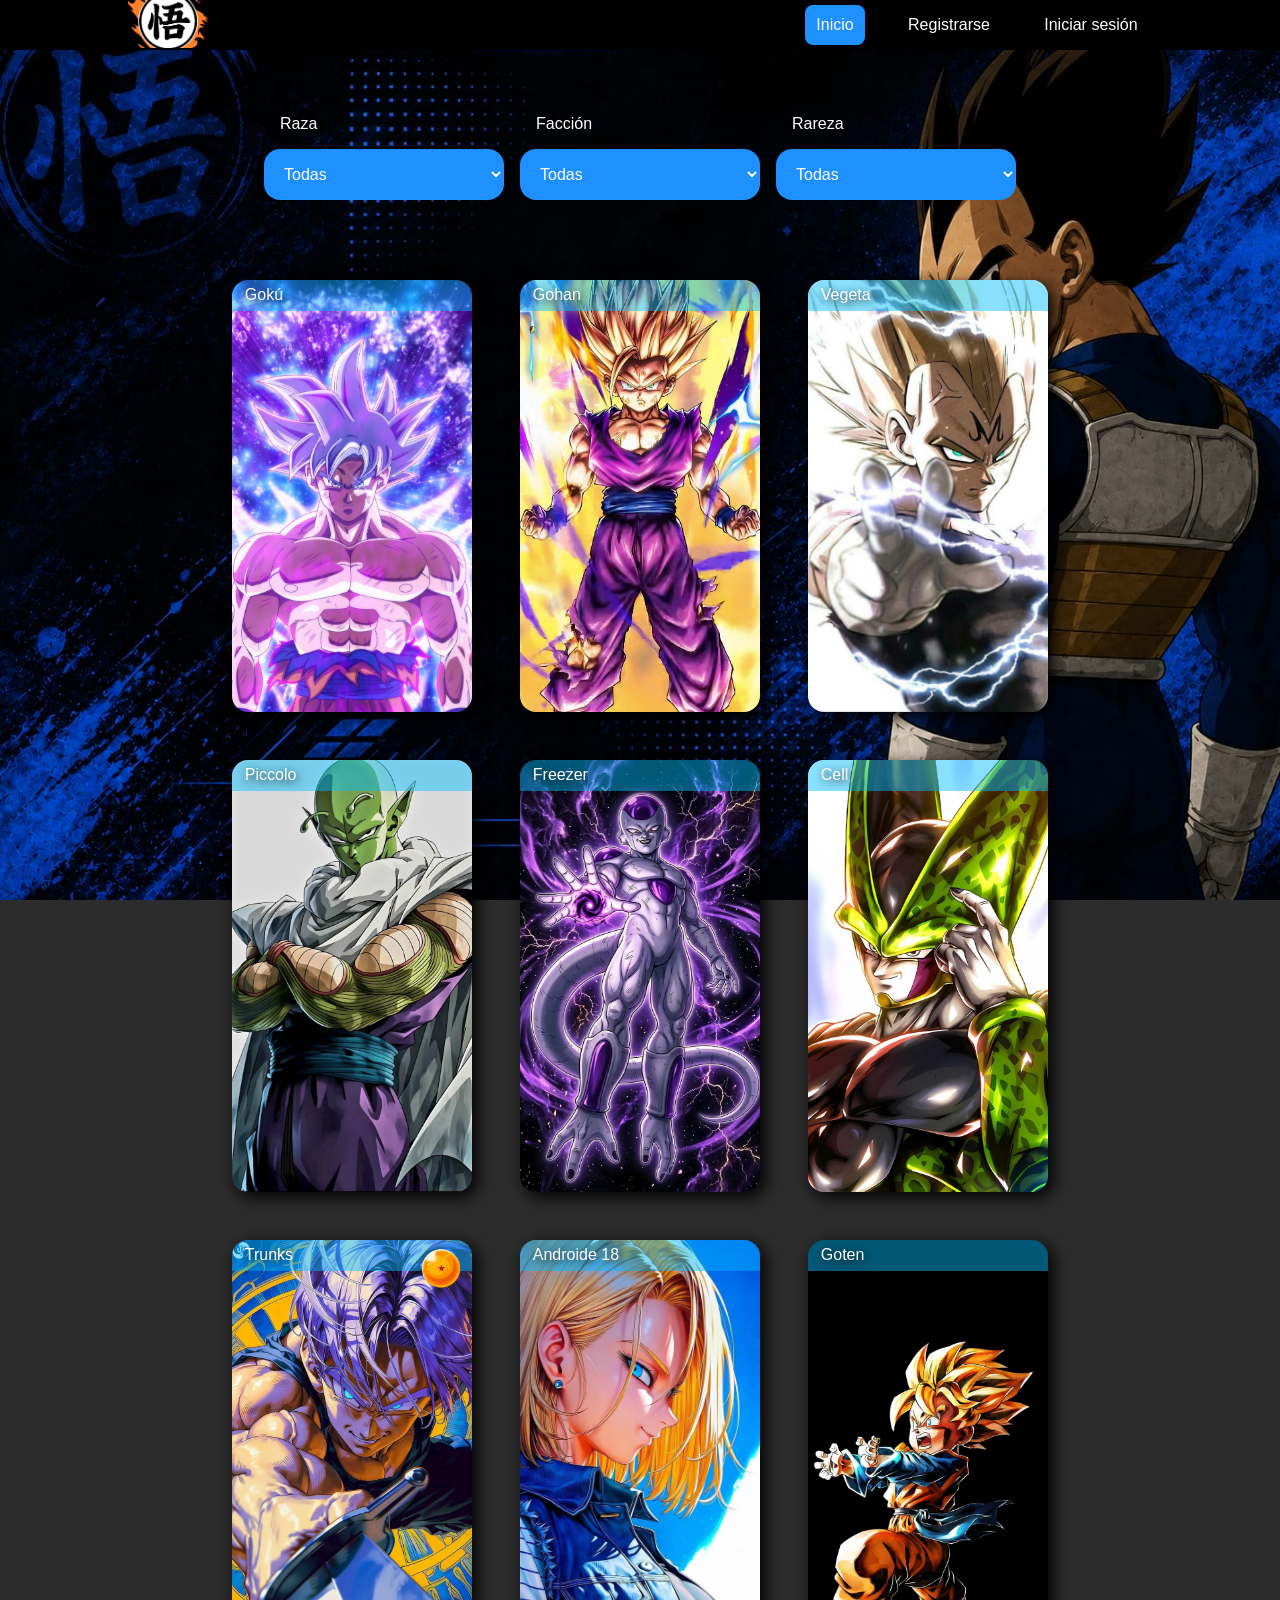
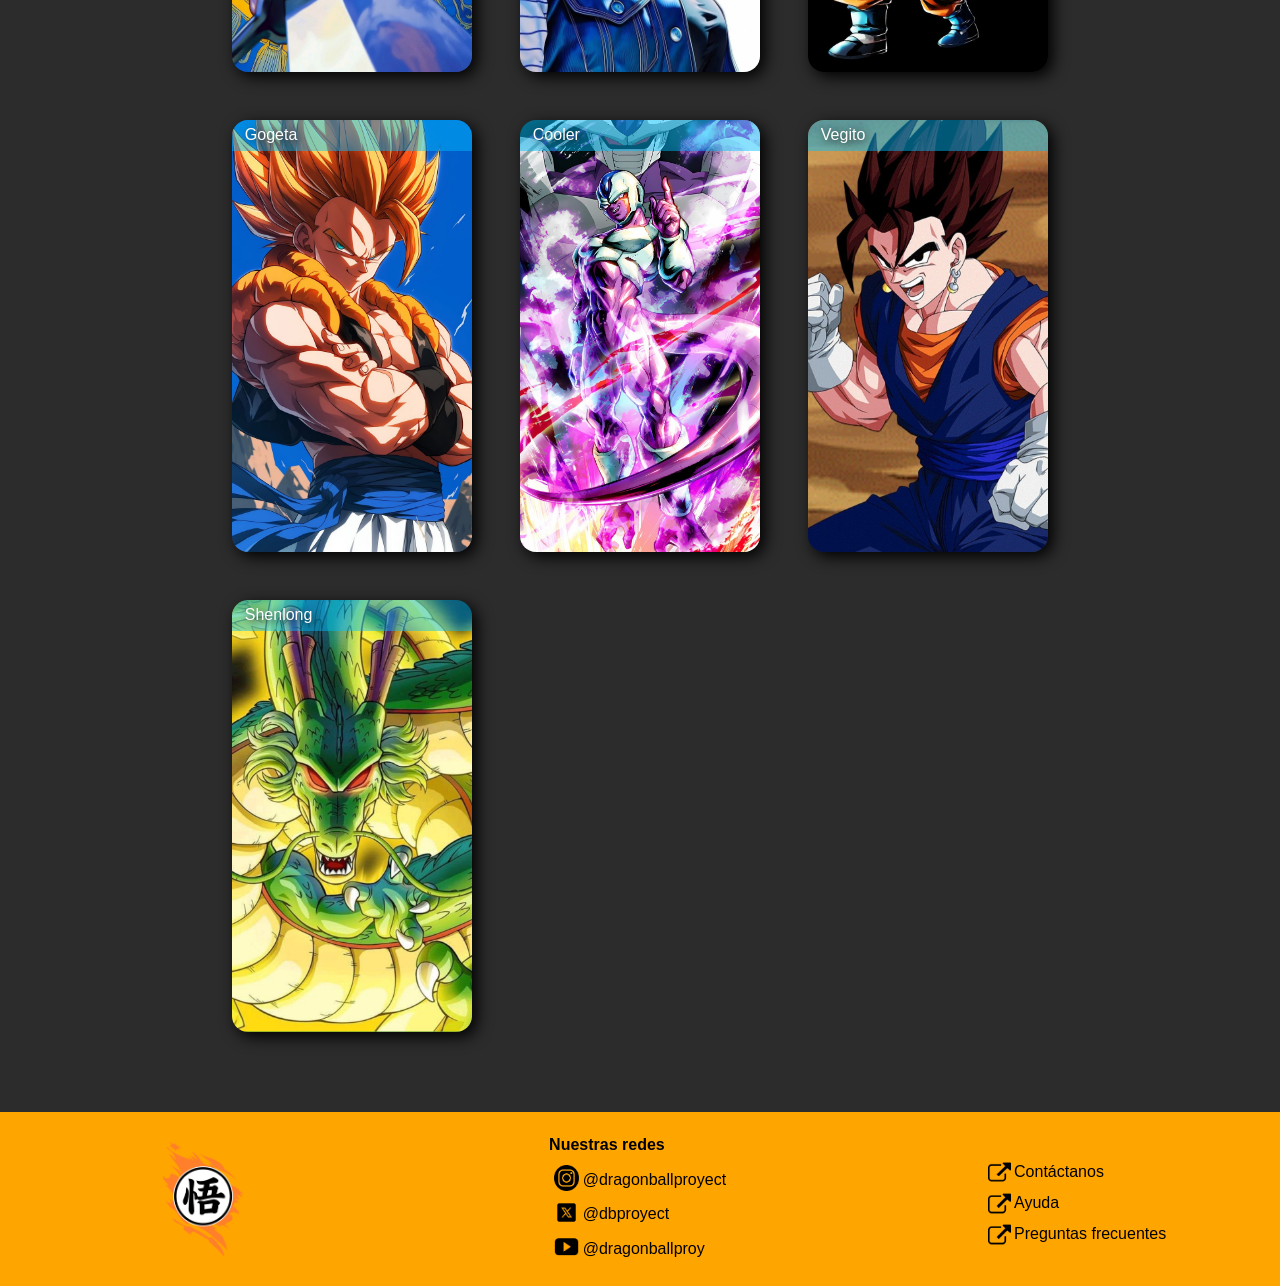
==== commit 8583ce79: "index casi terminado" ====
--- a/Index.html
+++ b/Index.html
@@ -14,12 +14,19 @@
     <header class="header-index">
         <section>
             <nav>
-                <ul class="items-navbar">
+                <img src="img/logo-dbz.png" alt="logo">
+                <ul class="navbar">
                     <li>
-                        <a href="formulario-registro.html">Registro</a>
+                        <a href="index.html" id="seleccionado" >Inicio</a>
                     </li>
                     <li>
-                        <a href="login.html">Login</a>
+                        <a href="perfil.html" id="link-perfil">Perfil</a>
+                    </li>
+                    <li>
+                        <a href="formulario-registro.html">Registrarse</a>
+                    </li>
+                    <li>
+                        <a href="login.html">Iniciar sesión</a>
                     </li>
                 </ul>
             </nav>
@@ -27,33 +34,176 @@
     </header>
     <!---------        MAIN       ------------> 
     <main>
-        <section id="landing">
-            <h1 id="texto-landing">¡ENCUENTRA TUS PERSONAJES FAVORITOS DE DRAGON BALL Z Y CREA UNA BARAJA CON ELLOS!</h1>
+        <!-- <section id="landing">
+            <h1 id="texto-landing">
+                ¡ENCUENTRA TUS PERSONAJES FAVORITOS DE DRAGON BALL Z Y CREA UNA BARAJA CON ELLOS!
+            </h1>
             <button id="boton-landing">COMENZAR</button>
-        </section>
-        <section id="baraja-personal">
-            <span>Nivel de poder</span>
-            <span>Sinergias activas</span>
-            <article class="carta-favorita">
-            </article>
-        </section>
+        </section> -->
+        
+        
+        <menu id="menu-filtro-cartas">
+            <label for="select-raza" class="label">Raza</label>
+            <select name="select-raza" class="select raza">
+                <button><selectedcontent></selectedcontent></button>
+                <option value="none">Todas</option>
+                <option value="namekianos">Namekianos</option>
+                <option value="terricolas">Terricolas</option>
+                <option value="saiyans">Saiyans</option>
+                <option value="androides">Androides</option>
+                <option value="demonio-frio">Demonios del frio</option>
+                <option value="fusion">Fusiones</option>
+            </select>
+            
+            <label for="select-faccion" class="label">Facción</label>
+            <select name="select-faccion" class="select faccion">
+                <button><selectedcontent></selectedcontent></button>
+                <option value="none">Todas</option>
+                <option value="guerreros-z">Guerrero Z</option>
+                <option value="patrulla-roja">Patrulla Roja</option>
+                <option value="imperio-freezer">Imperio de Freezer</option>
+            </select>
+            
+            <label for="select-rareza" class="label">Rareza</label>
+            <select name="select-rareza" class="select rareza">
+                <button><selectedcontent></selectedcontent></button>
+                <option value="none">Todas</option>
+                <option value="comun">Comúnes</option>
+                <option value="rara">Raras</option>
+                <option value="epicas">Épicas</option>
+                <option value="legendarias">Legendarias</option>
+            </select>
+        </menu>
+
         <section class="contenedor-cards">
             <!------------------------  GOKU -------------------------->
-           <article class="card">
-                <div class="header-card header-saiyan elite">
-                    <div class="nombre-card">GOKU</div>
-                    <div class="logo-card"><img src="img/logo-patrulla-roja.png"class="logo-card"></div>
-                </div>
-                <div class="img-card imagen-saiyan elite">
-                     <img src="img/goku.png" alt="perfil-cell" class="img-tamaño">
-                </div>
-                <div class="body-card body-saiyan elite">
-                     <span class="elite-span">SAIYAN</span>
-                     <p>Bioandroide creado para alcanzar la perfección. Posee las células de guerreros como Freezer, King Cold, Goku, Vegeta y Piccolo, lo que le permite utilizar sus técnicas y aumentar su poder constantemente. Su objetivo es convertirse en el ser perfecto.</p>
-                     <strong class="tipo-elite-saiyan">ELITE</strong>
-                </div>
-            </article>
-            <!----------------------- VEGETA -------------------------->
+            <article class="card">
+                <h4>Gokú</h4>
+                <img src="img/perfil-goku.jpg" alt="Goku">
+                <ul>
+                    <li>Saiyan</li>
+                    <li>Guerrero Z</li>
+                    <li>Épico</li>
+                </ul>
+            </article>
+            <article class="card">
+                <h4>Gohan</h4>
+                <img src="img/perfil-gohan.jpg" alt="Gohan">
+                <ul>
+                    <li>Saiyan</li>
+                    <li>Terrícola</li>
+                    <li>Guerrero Z</li>
+                    <li>Raro</li>
+                </ul>
+            </article>
+            <article class="card">
+                <h4>Vegeta</h4>
+                <img src="img/perfil-vegeta.jpg" alt="Vegeta">
+                <ul>
+                    <li>Saiyan</li>
+                    <li>Guerrero Z</li>
+                    <li>Épico</li>
+                </ul>
+            </article>
+            <article class="card">
+                <h4>Piccolo</h4>
+                <img src="img/perfil-piccolo.jpg" alt="Piccolo">
+                <ul>
+                    <li>Namekiano</li>
+                    <li>Guerrero Z</li>
+                    <li>Raro</li>
+                </ul>
+            </article>
+            <article class="card">
+                <h4>Freezer</h4>
+                <img src="img/perfil-freezer.jpg" alt="Freezer">
+                <ul>
+                    <li>Demonio del frio</li>
+                    <li>Imperio de Freezer</li>
+                    <li>Épico</li>
+                </ul>
+            </article>
+            <article class="card">
+                <h4>Cell</h4>
+                <img src="img/perfil-cell.jpg" alt="Cell">
+                <ul>
+                    <li>Androide</li>
+                    <li>Saiyan</li>
+                    <li>Namekiano</li>
+                    <li>Terrícola</li>
+                    <li>Patrulla roja</li>
+                    <li>Épico</li>
+                </ul>
+            </article>
+            <article class="card">
+                <h4>Trunks</h4>
+                <img src="img/esfera-1-estrella.webp" alt="Favorito" class="favorito-img">
+                <img src="img/perfil-trunks.jpg" alt="Trunks">
+                <ul>
+                    <li>Terrícola</li>
+                    <li>Saiyan</li>
+                    <li>Guerrero Z</li>
+                    <li>Raro</li>
+                </ul>
+            </article>
+            <article class="card">
+                <h4>Androide 18</h4>
+                <img src="img/perfil-androide-18.webp" alt="Androide18">
+                <ul>
+                    <li>Androide</li>
+                    <li>Terrícola</li>
+                    <li>Patrulla roja</li>
+                    <li>Guerrero Z</li>
+                    <li>Raro</li>
+                </ul>
+            </article>
+            <article class="card">
+                <h4>Goten</h4>
+                <img src="img/perfil-goten.jpg" alt="Goten">
+                <ul>
+                    <li>Terrícola</li>
+                    <li>Saiyan</li>
+                    <li>Guerrero Z</li>
+                    <li>Común</li>
+                </ul>
+            </article>
+            <article class="card">
+                <h4>Gogeta</h4>
+                <img src="img/perfil-gogeta.jpg" alt="Gogeta">
+                <ul>
+                    <li>Fusión</li>
+                    <li>Saiyan</li>
+                    <li>Guerrero Z</li>
+                    <li>Legendario</li>
+                </ul>
+            </article>
+            <article class="card">
+                <h4>Cooler</h4>
+                <img src="img/perfil-cooler.jpg" alt="Cooler">
+                <ul>
+                    <li>Demonio del frio</li>
+                    <li>Imperio de Freezer</li>
+                    <li>Épico</li>
+                </ul>
+            </article>
+            <article class="card">
+                <h4>Vegito</h4>
+                <img src="img/perfil-vegito.jpg" alt="Vegito">
+                <ul>
+                    <li>Fusión</li>
+                    <li>Saiyan</li>
+                    <li>Guerrero Z</li>
+                    <li>Legendario</li>
+                </ul>
+            </article>
+            <article class="card">
+                <h4>Shenlong</h4>
+                <img src="img/perfil-shenlong.jpg" alt="Shenlong">
+                <ul>
+                    <li>Legendario</li>
+                </ul>
+            </article>
+            <!-- !----------------------- VEGETA --------------------------
              <article class="card">
                 <div class="header-card header-saiyan elite">
                     <div class="nombre-card elite">VEGETA</div>
@@ -68,7 +218,7 @@
                      <strong class="tipo-elite-saiyan">ELITE</strong>
                 </div>
             </article>
-            <!----------------------- GOHAN ----------------------------->
+            <!----------------------- GOHAN -----------------------------
              <article class="card">
                 <div class="header-card header-saiyan guerrero">
                     <div class="nombre-card guerrero">GOHAN</div>
@@ -83,7 +233,7 @@
                      <strong class="tipo-guerrero-saiyan">GUERRERO</strong>
                 </div>
             </article>
-            <!------------------- FREEZER -------------------->
+            <!------------------- FREEZER --------------------
             <article class="card">
                 <div class="header-card header-demonio-del-frio elite">
                     <div class="nombre-card elite">FREEZER</div>
@@ -98,7 +248,7 @@
                      <strong class="tipo-elite">ELITE</strong>
                 </div>
             </article>
-            <!------------------ CELL ------------------------>
+            <!------------------ CELL ------------------------
             <article class="card">
                 <div class="header-card header-androide legendary">
                     <div class="nombre-card legendary">CELL</div>
@@ -112,7 +262,7 @@
                      <p>Bioandroide creado para alcanzar la perfección. Posee las células de guerreros como Freezer, King Cold, Goku, Vegeta y Piccolo, lo que le permite utilizar sus técnicas y aumentar su poder constantemente. Su objetivo es convertirse en el ser perfecto.</p>
                      <strong class="tipo-legendary-androide">LEGENDARY</strong>
                 </div>
-                <!----------- PICCOLO ------------->
+                <!----------- PICCOLO -------------
             </article>
             <article class="card">
                 <div class="header-card header-namekiano elite">
@@ -128,7 +278,7 @@
                      <strong class="tipo-elite-namekiano">ELITE</strong>
                 </div>
             </article>
-            <!------------------  ------------------------->
+            <!------------------  -------------------------
             </article>
             <article class="card">
                 <div class="header-card header-namekiano elite">
@@ -144,7 +294,7 @@
                      <strong class="tipo-elite-namekiano">ELITE</strong>
                 </div>
             </article>
-            <!--------------------------------- GOHAN SSJ2 ------------------------------------>
+            <!--------------------------------- GOHAN SSJ2 ------------------------------------
             </article>
             <article class="card">
                 <div class="header-card header-saiyan legendary">
@@ -159,12 +309,24 @@
                      <p>Bioandroide creado para alcanzar la perfección. Posee las células de guerreros como Freezer, King Cold, Goku, Vegeta y Piccolo, lo que le permite utilizar sus técnicas y aumentar su poder constantemente. Su objetivo es convertirse en el ser perfecto.</p>
                      <strong class="tipo-legendary-saiyan">ELITE</strong>
                 </div>
-            </article>
+            </article> -->
         </section>
     </main>
     <!---------        FOOTER      ------------> 
     <footer>
-        <p>&copy; 2026 Dev Skills Deck. Todos los derechos reservados.</p>
+        <img src="img/logo-dbz.png" alt="logo">
+        <div id="wrapper-redes">
+            <h4>Nuestras redes</h4>
+            <a href="https:\\www.instagram.com"><img src="img/instagram-icon.png" alt="Instagram">@dragonballproyect</a>
+            <a href="https:\\www.x.com"><img src="img/twitter-icon.png" alt="Twitter">@dbproyect</a>
+            <a href="https:\\www.youtube.com"><img src="img/youtube-icon.png" alt="Youtube">@dragonballproy</a>
+        </div>
+        <div id="wrapper-miscelaneos">
+            <a href=""><img src="img/external-link.png" alt="">Contáctanos</a>
+            <a href=""><img src="img/external-link.png" alt="">Ayuda</a>
+            <a href=""><img src="img/external-link.png" alt="">Preguntas frecuentes</a>
+        </div>
+
     </footer>
 </body>
 </html>
--- a/CSS/Style.css
+++ b/CSS/Style.css
@@ -1,15 +1,35 @@
-.body-index{
+* { /*reset de todos los parametros relativamente importantes*/
+    margin: 0;
+    padding: 0;
+    text-decoration: none;
+    list-style-type: none;
+    border: none;
+    box-sizing: border-box;
+    font-family: Verdana, Geneva, Tahoma, sans-serif;
+    color: black;
+}
+
+/* ---------HEADER--------- */
+#link-perfil {
+    display: none;
+}
+.header-index{
+    background: black;
+    width: 100%;
+    height: min-content;
+}
+nav {
     display: flex;
-    flex-direction: column;
-    margin: 0;
+    justify-content: space-between;
 }
-/* ---------HEADER--------- */
-.header-index{
-    background: linear-gradient(#f9841e, #ffde0b);
-    width: 100%;
-    height: auto;
+nav img {
+    width: 5rem;
+    height: 3rem;
+    margin-left: 10%;
+    object-fit: cover;
+    cursor: pointer;
 }
-.items-navbar{
+.navbar{
     margin: 0 9vw;
     list-style-type: none;
     display: flex;
@@ -17,38 +37,134 @@
     align-items: center;
     height: 100%;
 }
-.items-navbar li {
-    padding: 0.8em;
+.navbar li a{
+    display: inline-block;
+    width: max-content;
+    padding: .7rem;
+    cursor: pointer;
+    margin: 0.3rem 1rem;
+    transition: 200ms;
+    border-radius: .5rem;
+    color: white;
 }
-.items-navbar li a {
-    text-decoration: none;
+.navbar li a:hover {
+    background-color: hsla(210, 100%, 56%, 0.329);
+}
+.navbar li a:active {
+    background-color: #ffa600;
+}
+#seleccionado {
+    background-color: #1E90FF;
+    color: white;
+}
+#seleccionado:hover {
+    background-color: #59aafb;
 }
 /* ------------MAIN------------- */
 main{
-    flex:1;
-    display: flex;
-    flex-direction: column;
-    background-color:#f9841e;
+    display: grid;
+    grid-template-columns: 1fr;
+    justify-content: center;
     align-items: center;
-}
-.contenedor-cards{
-    justify-content: center;
-    padding: 0 20px;
-    display: flex;
-    flex-direction: row;
-    flex-wrap: wrap;
-    background-color: burlywood;
-    width: 80%;
-    height: auto;
-
-
+    height: 100%;
 }
 
 /* -------------FOOTER----------------- */
 footer{
-    background-color: indianred;
+    background-color: #FFA500;
     width: 100%;
-    height: 50px;
+    margin-top: 5rem;
+    padding: 1.5rem 0;
+    display: grid;
+    grid-auto-columns: 1fr;
+    grid-auto-flow: column;
+    gap: 2rem;
+    align-items: center;
+    justify-items: center; 
+    justify-content: center;
+}
+footer div a{
+    display: block;
+    margin: .3rem;
+    align-content: center;
+    height: min-content;
+}
+footer img {
+    display: inline-block;
+    max-width: 5rem;
+    height: auto;
+}
+footer div a img {
+    position: relative;
+    bottom: -.4rem;
+    margin-right: .2rem;
+    width: 1.6rem;
+    height: auto;
+    aspect-ratio: 1 / 1;
+    object-fit: contain;
+    display: inline-block;
+}
+footer div a:hover{
+    text-decoration: underline;
+}
+#wrapper-miscelaneos img {
+    max-width: 1.4rem;
+}
+
+select,
+::picker(select) {
+    appearance: none;
+}
+option::checkmark {
+    display: none;
+}
+
+select:focus {
+  outline: none;
+  box-shadow: none;
+}
+
+
+@media (max-width: 50em) {
+    .navbar {
+        display: grid;
+        grid-auto-columns: 1fr;
+        grid-auto-rows: min-content;
+    }
+    .navbar li a {
+        display: none;
+    }
+    #seleccionado {
+        display: inline-block;
+    }
+
+
+    
+    
+    footer {
+        grid-auto-flow: row;
+    }
+    footer h4 {
+        display: none;
+    }
+    #wrapper-redes a img {
+        margin: .6rem;
+        min-width: 5vw;
+        max-width: 10vw;
+        display: inline-block
+    }
+    #wrapper-redes a {
+        display: inline-block;
+        color: none;
+        font-size: 0;
+    }
+    #wrapper-miscelaneos img {
+        display: none;
+    }
+    #wrapper-miscelaneos a {
+        text-align: center;
+        margin: .5rem;
+    }
 }
 
 
@@ -67,8 +183,3 @@
 
 
 
-
-
-
-
-
--- a/CSS/style-card.css
+++ b/CSS/style-card.css
@@ -1,263 +1,497 @@
-/* CARTA */
-*{
-    box-sizing: border-box;
-    margin: 0%;
-    padding: 0;
-}
+/* ----------------------------------------FORMATO BASICO DE LA CARTA--------------------------------------------------------------------- */
 .card{
-    margin: 50px;
-    width: clamp(170px,20vw,250px);
-    aspect-ratio: 1 / 2.5;
+    display: grid;
+    grid-template-columns: 1fr;
+    grid-template-rows: min-content min-content;
+    max-height: 100%;
+    width: 15rem;
+    aspect-ratio: 5 / 9;
+
+    border-radius: 1rem;
+    box-shadow: .3rem .3rem 1rem black;
+
+    transition-duration: 250ms;
+}
+.card img {
+    border-radius: 1rem;
+    max-width: 100%;
+    height: auto;
+    object-fit: cover;
+    aspect-ratio: 5 / 9;
+    
+    grid-area: img;
+    grid-column: 1;
+    grid-row: 1 / 2;
+}
+.card h4 {
+    grid-area: header;
+    grid-column: 1;
+    grid-row: 1 / 2;
+    position: relative;
+    z-index: 1;
+    height: min-content;
+    
+    text-shadow: .1rem .1rem .5rem #1a1a1a;
+    font-weight: normal;
+    padding:  .4rem;
+    padding-left: .8rem;
+    background-color: #00bfff76;
+    color: white;
+    border-radius: 1rem 1rem 0 0;
+}
+.card .favorito-img {
+    z-index: 2;
+    width: 3rem;
+    aspect-ratio: 1 / 1;
+    object-fit: contain;
+    margin: .4rem;
+
+    justify-self: flex-end;
+}
+.card ul {
+    display: none;
+}
+
+.card:hover {
+    transform: scale(1.1);
+}
+.card:hover ul {
+    display: flex;
+    align-items: flex-start;
+    align-content: flex-start;
+    justify-content: flex-start;
+    flex-wrap: wrap;
+    grid-column: 1;
+    grid-row: 1 / 2;
+    align-self: flex-end;
+
+    height: 35%;
+    background-color: #5555556d;
+    border-radius: 0 0 1rem 1rem;
+    
+}
+.card ul li {
+    padding: .2rem;
+    margin: .1rem;
+    width: max-content;
+
+    background-color: #ffa600;
+    color: darkslategrey;
+}
+/* .header-card{
+    display: flex;
+    background-color: blue;
+    justify-content: space-evenly;
+    width: 100%;
+    height: auto;
+}
+.nombre-card{
+    align-content: center;
+    text-align: center;
+}
+.logo-card{
+    height: auto;
+    max-width: 5rem;
+    display: block;
+}
+.img {
+    width: 100%;
+    height: 100%;
+    grid-row: 2 / 3;
+    grid-column: 1;
+    align-self: flex-start;
+    object-fit: cover;
+    object-position: top;
+}
+.body-card{
+    background-color: aqua;
+    grid-row: 2 / 3;
+    grid-column: 1;
+    align-self: flex-end;
+} */
+/* --------------------------------------------------------------------------------------------------------------------------------------- */
+/* ---------CARTA ANDROIDE-------- */
+.header-androide{
+    background-color: #7a0f0f;
+}
+.body-androide{
+    background-color: #c81e1e;
+    color: #f1f1f1;
+    font-family: arial;
+    padding: 7px 5px;
+    border-radius: 0 0 5% 5%;
+}
+/* ------------CARTA SAIYAN---------------- */
+.header-saiyan{
+    background-color: #b8860b;
+}
+.body-saiyan{
+    background-color: #e0a800;
+    color: #1a1a1a;
+    font-family: arial;
+    padding: 7px 5px;
+    border-radius: 0 0 5% 5%;
+}
+/* --------------CARTA NAMEKIANO--------------- */
+.header-namekiano{
+    background-color: #1f5f3a;
+}
+.body-namekiano{
+    background-color: #2e8b57;
+    color: #e8f5e9;
+    font-family: arial;
+    padding: 7px 5px;
+    border-radius: 0 0 5% 5%;
+}
+/* ---------CARTA DEMONIO DEL FRIO------------- */
+.header-demonio-del-frio{
+    background-color: #4b0082;
+}
+.body-demonio-del-frio{
+    background-color: #7b2cbf;
+    color: #f3e8ff;
+    font-family: arial;
+    padding: 7px 5px;
+    border-radius: 0 0 5% 5%;
+}
+/* -------CARTA DIOS---------- */
+.header-dios{
+    background-color: #ff4500;
+}
+.body-dios{
+    background-color: #ff4500;
+    color: #1a1a1a;
+    font-family: arial;
+    padding: 7px 5px;
+    border-radius: 0 0 5% 5%;
+}
+/* ------CARTA ANGEL---------- */
+.header-angel{
+    background-color: #e0f7ff;
+}
+.body-angel{
+    background-color: #e0f7ff;
+    color: #1a1a1a;
+    font-family: arial;
+    padding:7px 5px;
+    border-radius: 0 0 5% 5%;
+}
+/* -------- SOLDADO DE FREEZEER ---------- */
+.header-soldado-de-freezer{
+    background-color: #555555;
+}
+.body-soldado-de-freezer{
+    background-color: #555555;
+    color: #f0f0f0;
+    font-family: arial;
+    padding: 7px 5px;
+    border-radius: 0 0 5% 5%;
+}
+/* ------------ CARTA MAJIN ------------- */
+.header-majin{
+    background-color: #ff69b4;
+}
+.body-majin{
+    background-color: #ff69b4;
+    color: #f5e6d3;
+    font-family: arial;
+    padding: 7px 5px;
+    border-radius: 0 0 5% 5%;
+}
+/* --------- DEMONIO --------------- */
+.header-demonio{
+    background-color: #5a2a0c;
+}
+.body-demonio{
+    background-color: #5a2a0c;
+    color: #f5e6d3;
+    font-family: arial;
+    padding: 7px 5px;
+    border-radius: 0 0 5% 5%;
+
+}
+
+/* -----------------CARTAS LEGENDARIAS---------------------- */
+
+.header-androide.legendary, .header-saiyan.legendary{
+    color: #FFD700;
+}
+.body-androide.legendary, .body-saiyan.legendary{
+    border-color: #FFD700;
+    color: #FFD700;
+    text-align: center;
+}
+.imagen-androide.legendary, .imagen-saiyan.legendary{
+    border-color: #FFD700;
+}
+.tipo-legendary-androide, .tipo-legendary-saiyan{  
+    background-color: #b8860b;
+    font-size: 18px;
+    border: 1px solid #FFD700;
+    padding: 3px;
+}
+.legendary-span{
+    text-decoration-line: underline;
+    font-size: large;
+}
+
+/* ------------------CARTAS ELITES-------------------- */
+.header-namekiano.elite, .header-demonio-del-frio.elite{
+    color: #a855f7;
+}
+.body-namekiano.elite, .body-demonio-del-frio.elite{
+    border-color: #a855f7;
+    color: #c084fc;
+    text-align: center;
+}
+.imagen-namekiano.elite, .imagen-demonio-del-frio.elite{
+    border-color: #a855f7;
+   
+}
+.tipo-elite-namekiano, .tipo-elite-namekiano{
+    background-color: #7e22ce;
+    font-size: 18px;
+    border: 1px solid #a855f7;
+    padding: 3px;
+}
+.elite-span{
+    text-decoration-line: underline;
+    font-size: large;
+}
+/* --- PALETA EXCLUSIVA DE SAIYAN-ELITE PARA QUE SE LEA MEJOR*/
+.header-saiyan.elite{
+    color: #6d28d9;
+}
+.body-saiyan.elite{
+    border-color: #6d28d9;
+    color: #3c1872;
+    text-align: center;
+}
+.imagen-saiyan.elite{
+    border-color: #6d28d9;
+}
+.tipo-elite-saiyan{
+    background-color: #4c1d95;
+    font-size: 18px;
+    border: 1px solid #6d28d9;
+    padding: 3px;
+}
+
+
+
+ /* ---------------------CARTAS GUERRERO ------------------- */
+
+.header-saiyan.guerrero{
+    color: #1e90ff;
+}
+.body-saiyan.guerrero{
+    border-color: #1e90ff;
+    color: #60a5fa;
+    text-align: center;
+}
+.imagen-saiyan.guerrero{
+    border-color: #1e90ff;
+   
+}
+.tipo-guerrero-saiyan{
+    background-color: #1e3a8a;
+    font-size: 18px;
+    border: 1px solid #1e90ff;
+    padding: 3px;
+}
+.guerrero-span{
+    text-decoration-line: underline;
+    font-size: large;
+}
+
+/* -------------CARTAS DIVINO------------------ */
+.header-saiyan.divino{
+    color: #00BFFF;
+}
+.body-saiyan.divino{
+    border-color: #00BFFF;
+    color: #00BFFF;
+    text-align: center;
+}
+.imagen-saiyan.divino{
+    border-color: #00BFFF;
+   
+}
+.tipo-divino-saiyan{
+    background-color: #00BFFF;
+    font-size: 18px;
+    border: 1px solid #00BFFF;
+    padding: 3px;
+}
+.divino-span{
+    text-decoration-line: underline;
+    font-size: large;
+}
+
+/* ------------  CARTAS DIOS ------------------- */
+.header-saiyan.dios{
+    color: #ff4500;
+}
+.body-saiyan.dios{
+    border-color: #ff4500;
+    color: #ffb199;
+    text-align: center;
+}
+.imagen-saiyan.dios{
+    border-color: #ff4500;
+   
+}
+.tipo-dios-saiyan{
+    background-color: #1e3a8a;
+    font-size: 18px;
+    border: 1px solid #ff4500;
+    padding: 3px;
+}
+.dios-span{
+    text-decoration-line: underline;
+    font-size: large;
+}
+
+/*------------------ CARTAS ANGEL -------------------  */
+.header-saiyan.angel{
+    color: #ffffff;
+}
+.body-saiyan.angel{
+    border-color: #ffffff;
+    color: #ffd700;
+    text-align: center;
+}
+.imagen-saiyan.angel{
+    border-color: #ffffff;
+   
+}
+.tipo-angel-saiyan{
+    background-color: #1e3a8a;
+    font-size: 18px;
+    border: 1px solid #ffffff;
+    padding: 3px;
+}
+.angel-span{
+    text-decoration-line: underline;
+    font-size: large;
+}
+
+
+@media (max-width: 50em) {
+    .card {
+        width: 10rem;
+    }
+    .card h4 {
+        font-size: large;
+    }
+}
+
+
+
+
+
+
+
+
+
+
+
+
+
+
+
+
+
+
+
+
+
+
+
+
+
+
+
+
+
+
+
+
+
+
+
+
+
+
+
+
+
+
+
+
+
+
+
+
+
+
+
+
+
+
+/* .card:hover {
+    transform: translateY(-5px);
+    box-shadow: 0px 8px 20px rgba(0,0,0,0.3);
+}
+ */
+
+
+
+
+
+
+
+/* .card{
     display: flex;
     flex-direction: column;
-    border: 4px solid black;
-    border-radius: 5%;
-    overflow: hidden;
-    object-fit: cover;
-    justify-content: space-between;
-
-    position: relative;
-
-}
-/* .card:hover{
-     transform: scale(1.06);  
-}  */
-.header-card{
-    display: flex;
-    justify-content: space-between;
+    align-items: center;
+    margin: 10px;
+    height: 380px;
+    width: 200px;
+}
+.card img{
+    width: 50%;
+    height: 50%;
+   
+}
+.card.saiyan{
+    background: linear-gradient(#ffde0b,#ff931f)
+
+}
+.descripcion{
+    text-align: center ;   
+}
+
+.saiyan h2{
+    color: #ff931f;
+    
+}
+.card.namekiano{
+    background-color: #5bea08;
+}
+.namekiano h2{
+    color: #00c40a;
+}
+.card.demonio-del-frio{
+    background-color: purple;
+}
+.card.androide{
+    background-color: rgb(255, 27, 27);
+}
+.card.header-androide{
+    background-color: darkred;
+    margin: 0;
     width: 100%;
-    height: 8%;
-    box-sizing: border-box;
-    padding: 0 3px;
-    align-items: center;
-
-    position: relative;
-    z-index: 2;
-}
-.atributos{
-    display: flex;
-    justify-content: space-between;
-    box-sizing: border-box;
-    font-weight: bold;
-    padding: 2px 0;
-
-
-    position: relative;
-    z-index: 2;
-}
-/* CARTA PARTE DELANTERA */
-.img-card-fondo{
-    width: 100%;
-    height: 100%;
-    object-fit: cover;
-    
-    position: absolute;
-    z-index: 1;
-}
-.img-logo{
-    width: 80px;
-    height: 100%;
-}
-.footer-card{
-    text-align: center;
-}
-.nombre-card{
-    background-color: transparent;
-    height: 150px;
-    width: 100%;
-    position: relative;
-    z-index: 2;
-    padding-top: 50px;
-    background-color: rgba(0, 0, 0, 0.514);
-}
-.nombre-card span{
-    font-size: 13px;
-}
-/* CARTA PARTE TRASERA */
-.card-img{
-    height: 45%;
-    background-color: orangered;
-}
-.card-img img{
-    height: 100%;
-    width: 100%;
-    object-fit: cover;
-    border-top: 3.5px solid black;
- 
-}
-.card-body{
-    flex: 1;
-    display: flex;
-    flex-direction: column;
-    border-top: 3.5px solid black;
-
-}
-.descripcion{
-    flex:1;
-    text-align: justify;
-    object-fit: cover;
-    padding: 10px 10px;
-}
-
-/*---- -------------------ESTILOS----------------------------------- */
-/* LEGENDARY */
-.card.legendary{
-    box-shadow: 0 0 20px yellow,
-                0 0 20px gold,
-                0 0 20px orange;
-}
-.header-card.legendary{
-    background-color: rgba(252, 226, 28, 0.523);
-}
-.nombre-card.legendary h1{
-    color: yellow;
-    font-style: italic;
-}
-.nombre-card.legendary span{
-    color: yellow;
-}
-.atributos.legendary{
-    background-color: rgb(199, 130, 3);
-}
-.card-body.legendary{
-    background-color: orange;
-}
-/* EPICA */
-.card.epica{
-    box-shadow:0 0 20px blueviolet,
-    0 0 20px violet,
-    0 0 20px darkorchid;
-}
-.header-card.epica{
-    background-color: rgba(132, 34, 224, 0.562);
-}
-.nombre-card.epica h1{
-    color: rgb(207, 167, 244);
-}
-.nombre-card.epica span{
-    color: rgb(210, 167, 250);
-}
-.atributos.epica{
-    background-color: blueviolet;
-}
-.card-body.epica{
-    background-color: rgb(160, 16, 222);
-}
-/* GUERRERO */
-.card.guerrero{
-    box-shadow: 0 0 20px blue,
-                0 0 20px rgb(10, 10, 175),
-                0 0 20px rgb(82, 111, 205);
-}
-.header-card.guerrero{
-    background-color: rgba(0, 0, 255, 0.468);
-}
-.nombre-card.guerrero h1{
-    color: rgb(43, 43, 255);
-}
-.nombre-card.guerrero span{
-    color: rgb(61, 61, 218);
-}
-.atributos.guerrero{
-    background-color: blue;
-}
-/* DIVINO */
-.card.divino{
-    box-shadow: 0 0 20px rgb(18, 144, 138),
-                0 0 20px rgb(20, 236, 182),
-                0 0 20px rgb(31, 94, 183) ;
-}
-.header-card.divino{
-    background-color: rgba(30, 221, 235, 0.612);
-}
-.nombre-card.divino h1{
-    color: rgb(61, 244, 198);
-}
-.nombre-card.divino span{
-    color: rgb(62, 255, 207);
-}
-.atributos.divino{
-    background-color: rgb(41, 202, 234);
-}
-.card-body.divino{
-    background-color: rgba(30, 221, 235, 0.612);
-}
-/* ANGEL */
-.card.angel{
-    box-shadow: 0 0 20px white,
-                0 0 20px white,
-                0 0 20px white;
-}
-.header-card.angel{
-    background-color: rgba(255, 255, 255, 0.832);
-}
-.nombre-card.angel h1{
-    color: rgb(249, 227, 227);
-}
-.nombre-card.angel span{
-    color: rgb(250, 235, 235);
-}
-.atributos.angel{
-    background-color: white;
-}
-/* DIOS */
-.card.dios{
-    box-shadow: 0 0 20px red,
-                0 0 20px orangered,
-                0 0 20px darkred;
-}
-.header-card.dios{
-    background-color: rgb(236, 29, 29);
-}
-.nombre-card.dios h1{
-    color: rgb(245, 53, 53);
-}
-.nombre-card.dios span{
-    color: rgb(218, 45, 45);
-}
-.atributos.dios{
-    background-color: rgb(130, 2, 2);
-}
-.card-body.dios{
-    background-color: rgb(241, 22, 22);
-}
-/* NAMEKIANO */
-.card.namekiano{
-    box-shadow: 0 0 20px green,
-                0 0 20px greenyellow,
-                0 0 20px lightgreen;
-}
-.header-card.namekiano{
-    background-color: rgba(12, 247, 12, 0.648);
-}
-.nombre-card.namekiano h1{
-    color: rgb(10, 232, 10);
-}
-.nombre-card.namekiano span{
-    color: rgb(10, 232, 10);
-}
-.atributos.namekiano{
-    background-color: rgb(16, 183, 16);
-}
-.card-body.namekiano{
-    background-color: rgba(12, 247, 12, 0.648) ;
-}
-/* MAJIN */
-.card.majin{
-    box-shadow: 0 0 30px rgb(240, 35, 69),
-                0 0 30px rgb(229, 41, 104),
-                0 0 30px rgb(215, 54, 215);
-}
-.header-card.majin{
-    background-color: rgba(229, 41, 104, 0.611);
-}
-.nombre-card.majin h1{
-    color: rgb(239, 32, 101);
-}
-.nombre-card.majin span{
-    color: rgb(253, 32, 106);
-}
-.atributos.majin{
-    background-color: palevioletred;
-}
-
+    height: 10%;
+    text-align: center;
+} */
--- a/CSS/style-landing.css
+++ b/CSS/style-landing.css
@@ -1,37 +1,128 @@
 /* ------------LANDING------------- */
-#landing {
+/* #landing {
     background-color: black;
     width: 100%;
-    display: flex;
+    min-height: 30vh;
+    display: grid;
+    grid-auto-columns: 1fr;
+    grid-auto-rows: 1fr;
     align-items: center;
+    justify-items: end;
+    grid-template-areas: 
+    "text ."
+    "text button";
+
 }
 #texto-landing {
     color: yellow;
-    padding: 50px 10vw ;
     width: 50vw;
     text-align: left;
+    padding: 5rem 0;
+    padding-left: 20%;
+    
+    grid-area: text;
 }
 #boton-landing {
-    position: relative;
     padding: 1em;
     border: none;
-    top: 2em;
-    left: 10%;
+    width: min-content;
+    margin-right: 10%;
+    grid-area: button;
+} */
+.body-index{
+    display: grid;/*grid q*/
+    grid-auto-columns: 100%;
+    grid-auto-rows: min-content;
+    min-height: 100vh;
+    background-color: rgb(44, 44, 44); /*color de fondo de backup (por si falla la imagen de fondo)*/
+    background-image: url(../img/fondo-vegeta.jpeg);
+    background-size: cover;/*para que cubra toda la pantalla si o si*/
+    background-attachment: fixed; /*para que te siga la imagen cuando scrolleas*/
 }
-#baraja-personal {
-    width: 80%;
-    background-color: black;
-    height: 20em;
-    margin: 1.5em 0;
-    border-radius: 1em;
-    display: flex;
+.contenedor-cards{
+    display: grid;
+    grid-template-columns: repeat(auto-fit, 15rem);
     justify-content: center;
     align-items: center;
-    color: aliceblue;
+    justify-items: center;
+    gap: 3rem;
+
+    width: 80%;
+    min-height: 80vh;
+    margin-top: 3em;
+    margin-right: 10%;
+    margin-left: 10%;
 }
-#baraja-personal article{
-    background-color: crimson;
-    width: 80%;
-    height: 90%;
-    border-radius: 1em;
+#menu-filtro-cartas {
+    max-width: 100%;
+    margin: 2rem 10%;
+    display: grid;
+    grid-template-columns: 1fr 1fr 1fr;
+    grid-template-rows: 1fr 1fr;
+    grid-auto-flow: column;
+    justify-content: start;
+    justify-self: center;
+    gap: 1em;
+}
+.label {
+    padding-left: 1rem;
+    text-align: left;
+    align-content: end;
+    color: white;
+}
+
+.select {
+    font-size: medium;
+    padding: 1rem;
+    background-color: #1E90FF;
+    color: white;
+    border: none;
+    border-radius: 1rem;
+    outline: none;
+    min-width: 15rem;
+    cursor: pointer;
+}
+
+.select:hover {
+    background-color: #3d9eff;
+}
+.select selectedcontent {
+    color: white;
+}
+
+.select option {
+    border: none;
+    outline: none;
+    background-color: azure;
+    padding: 1rem;
+}
+
+option:checked {
+    background-color: #FFA500;
+}
+
+.select:open {
+    border-radius: 1rem 1rem 0 0;
+}
+
+
+@media (max-width: 50em){
+    #menu-filtro-cartas {
+        max-width: 90%;
+        margin: 2rem 10%;
+        display: grid;
+        grid-template-columns: 1fr ;
+        grid-auto-rows: 1fr;
+        grid-auto-flow: row;
+        justify-self: center;
+        gap: 1em;
+    }
+    .contenedor-cards {
+        margin: 3rem 0 0 0;
+        width: 90%;
+        justify-self: center;
+        justify-content: center;
+        grid-template-columns: repeat(auto-fit, max-content);
+        
+    }
 }
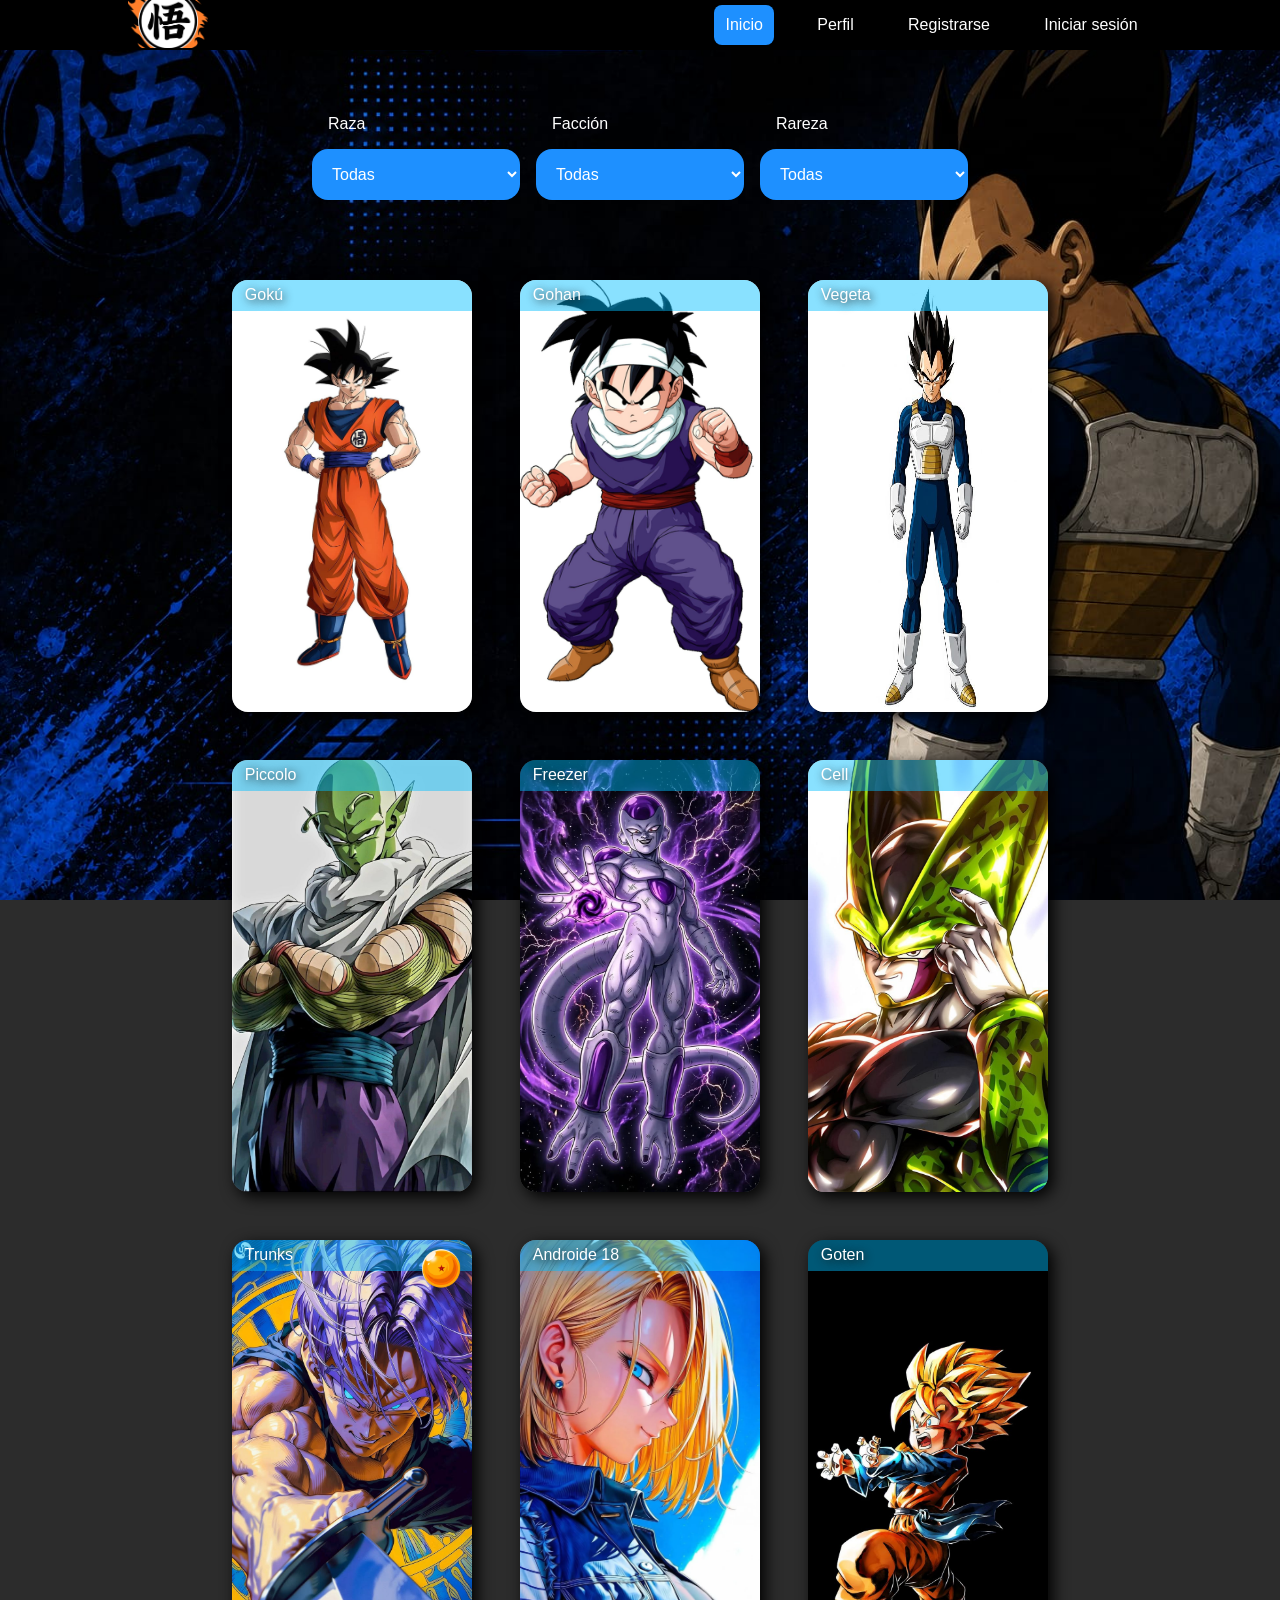
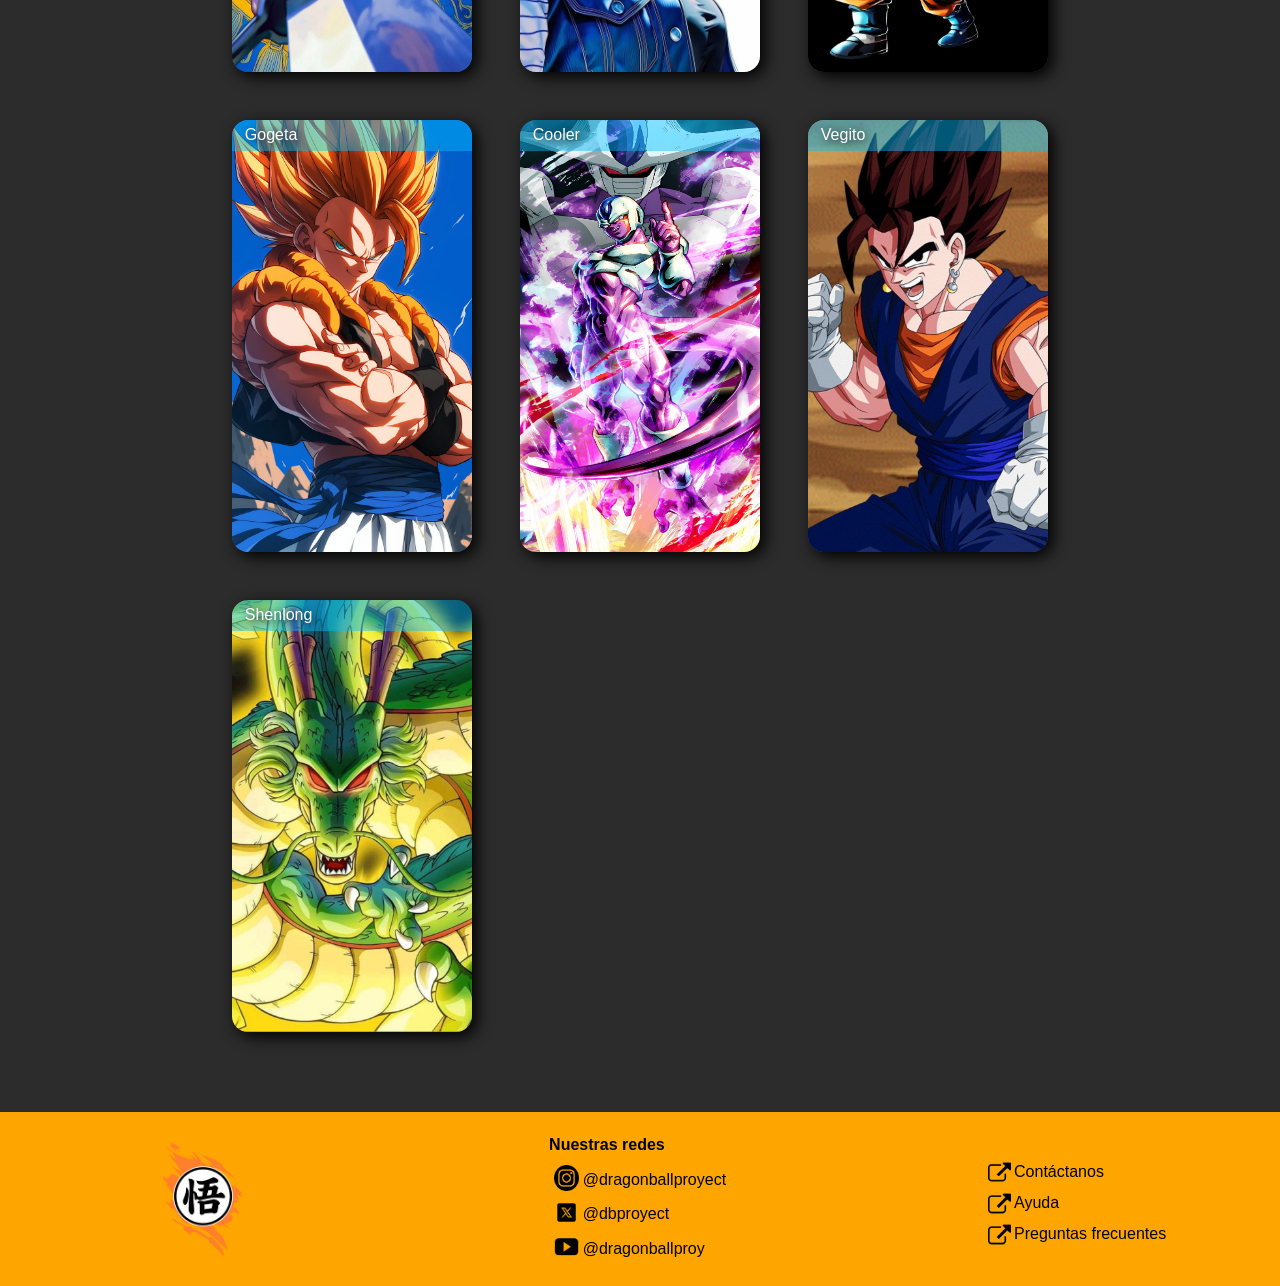
==== commit a7336fd0: "limpieza y comentado de codigo" ====
--- a/Index.html
+++ b/Index.html
@@ -34,15 +34,8 @@
     </header>
     <!---------        MAIN       ------------> 
     <main>
-        <!-- <section id="landing">
-            <h1 id="texto-landing">
-                ¡ENCUENTRA TUS PERSONAJES FAVORITOS DE DRAGON BALL Z Y CREA UNA BARAJA CON ELLOS!
-            </h1>
-            <button id="boton-landing">COMENZAR</button>
-        </section> -->
         
-        
-        <menu id="menu-filtro-cartas">
+        <menu id="menu-filtro-cartas"><!-- menu de filtros -->
             <label for="select-raza" class="label">Raza</label>
             <select name="select-raza" class="select raza">
                 <button><selectedcontent></selectedcontent></button>
@@ -135,7 +128,7 @@
                     <li>Épico</li>
                 </ul>
             </article>
-            <article class="card">
+            <article class="card"><!-- carta favorita -->
                 <h4>Trunks</h4>
                 <img src="img/esfera-1-estrella.webp" alt="Favorito" class="favorito-img">
                 <img src="img/perfil-trunks.jpg" alt="Trunks">
--- a/CSS/Style.css
+++ b/CSS/Style.css
@@ -10,26 +10,26 @@
 }
 
 /* ---------HEADER--------- */
-#link-perfil {
-    display: none;
+#link-perfil {/*todo: que el perfil solo aparezca cuando esta iniciada la sesion*/
+    /*display: none;*/
 }
-.header-index{
+.header-index {
     background: black;
     width: 100%;
     height: min-content;
 }
-nav {
+.header-index nav  {
     display: flex;
     justify-content: space-between;
 }
-nav img {
+.header-index nav img { /*logo de la pagina*/
     width: 5rem;
     height: 3rem;
     margin-left: 10%;
     object-fit: cover;
     cursor: pointer;
 }
-.navbar{
+.navbar{/*ul con los elementos de navegacion*/
     margin: 0 9vw;
     list-style-type: none;
     display: flex;
@@ -47,13 +47,13 @@
     border-radius: .5rem;
     color: white;
 }
-.navbar li a:hover {
+.navbar li a:hover {/*que se cambie el color cuando pasas por encima del link*/
     background-color: hsla(210, 100%, 56%, 0.329);
 }
-.navbar li a:active {
+.navbar li a:active {/*que cambie el color cuando presionas el link*/
     background-color: #ffa600;
 }
-#seleccionado {
+#seleccionado { /*link actual*/
     background-color: #1E90FF;
     color: white;
 }
@@ -70,8 +70,9 @@
 }
 
 /* -------------FOOTER----------------- */
-footer{
+footer {
     background-color: #FFA500;
+    
     width: 100%;
     margin-top: 5rem;
     padding: 1.5rem 0;
@@ -83,20 +84,21 @@
     justify-items: center; 
     justify-content: center;
 }
-footer div a{
+footer img {/*logo*/
+    display: inline-block;
+    max-width: 5rem;
+    height: auto;
+}
+footer div a {/*los links, tanto de redes como miscelaneos*/
     display: block;
     margin: .3rem;
     align-content: center;
     height: min-content;
+    align-content: center;
 }
-footer img {
-    display: inline-block;
-    max-width: 5rem;
-    height: auto;
-}
-footer div a img {
+footer div a img { /*iconos de items de redes y miscelaneos*/
     position: relative;
-    bottom: -.4rem;
+    bottom: -.4rem;/*no supe hacerlos encajar correctamente sin esto, no me parece que sea lo mejor*/
     margin-right: .2rem;
     width: 1.6rem;
     height: auto;
@@ -107,34 +109,35 @@
 footer div a:hover{
     text-decoration: underline;
 }
-#wrapper-miscelaneos img {
+#wrapper-miscelaneos img {/*iconos de "link externo"*/
     max-width: 1.4rem;
 }
 
+
 select,
-::picker(select) {
+::picker(select) { /*quita la apariencia default de los select*/
     appearance: none;
 }
-option::checkmark {
+option::checkmark { /*es como el bullet de las listas*/
     display: none;
 }
 
-select:focus {
+select:focus {/*saca el borde cuando clickeas el select*/
   outline: none;
   box-shadow: none;
 }
 
 
-@media (max-width: 50em) {
-    .navbar {
+@media (max-width: 50em) {/*celular*/
+    .navbar {/*que los elementos se muestren como un menu desplegado*/
         display: grid;
         grid-auto-columns: 1fr;
         grid-auto-rows: min-content;
     }
-    .navbar li a {
+    .navbar li a {/*que los elementos no seleccionados desaparezcan*/
         display: none;
     }
-    #seleccionado {
+    #seleccionado {/*que el elemento actual se mantenga*/
         display: inline-block;
     }
 
@@ -144,7 +147,7 @@
     footer {
         grid-auto-flow: row;
     }
-    footer h4 {
+    footer h4 {/*sacar el titulo "redes"*/
         display: none;
     }
     #wrapper-redes a img {
@@ -155,7 +158,7 @@
     }
     #wrapper-redes a {
         display: inline-block;
-        color: none;
+        color: none;/*no supe hacer una forma de quitar el texto sin quitar el link*/
         font-size: 0;
     }
     #wrapper-miscelaneos img {
--- a/CSS/style-card.css
+++ b/CSS/style-card.css
@@ -1,67 +1,61 @@
 /* ----------------------------------------FORMATO BASICO DE LA CARTA--------------------------------------------------------------------- */
-.card{
-    display: grid;
+.card{ 
+    display: grid; /*grid para superposicionar elementos*/
     grid-template-columns: 1fr;
-    grid-template-rows: min-content min-content;
-    max-height: 100%;
+    grid-template-rows: 1fr;
     width: 15rem;
-    aspect-ratio: 5 / 9;
 
     border-radius: 1rem;
     box-shadow: .3rem .3rem 1rem black;
+    background-color: #555555; /*fondo por si falla la imagen*/
 
-    transition-duration: 250ms;
+    transition-duration: 250ms;/*transición para la animación de hover*/
 }
-.card img {
+.card img { /*imagen de la carta*/
     border-radius: 1rem;
-    max-width: 100%;
-    height: auto;
-    object-fit: cover;
-    aspect-ratio: 5 / 9;
+    max-width: 100%;/*que el maximo ancho de la imagen de la carta sea el ancho de la misma*/
+    aspect-ratio: 5 / 9;/*el mismo aspect ratio de la carta*/
     
-    grid-area: img;
-    grid-column: 1;
+    grid-column: 1;/*para superponer la imagen con el resto de elementos*/
     grid-row: 1 / 2;
 }
-.card h4 {
-    grid-area: header;
-    grid-column: 1;
+.card h4 { /*header de la carta*/
+    grid-column: 1; /*superposición*/
     grid-row: 1 / 2;
-    position: relative;
-    z-index: 1;
+    z-index: 1; /*para traer al frente al header card*/
+    padding:  .4rem;
+    padding-left: .8rem;
     height: min-content;
     
     text-shadow: .1rem .1rem .5rem #1a1a1a;
     font-weight: normal;
-    padding:  .4rem;
-    padding-left: .8rem;
     background-color: #00bfff76;
     color: white;
-    border-radius: 1rem 1rem 0 0;
+    border-radius: 1rem 1rem 0 0; /*igualar con el borde redondeado de la card*/
 }
-.card .favorito-img {
-    z-index: 2;
+.card .favorito-img { /*icono de carta favorita*/
+    z-index: 2;/*para traer el icono por encima del card header*/
+    margin: .4rem;
     width: 3rem;
     aspect-ratio: 1 / 1;
-    object-fit: contain;
-    margin: .4rem;
-
+    object-fit: contain;/*para que no recorte la imagen*/
     justify-self: flex-end;
 }
-.card ul {
-    display: none;
+.card ul { /*wrapper de las tags de las cartas*/
+    display: none;/*que se oculte hasta el hover*/
 }
 
 .card:hover {
-    transform: scale(1.1);
+    transform: scale(1.1);/*que se agrande la carta x1.1 veces*/
 }
-.card:hover ul {
+.card:hover ul { /*wrapper de las tags de las cartas*/
     display: flex;
     align-items: flex-start;
     align-content: flex-start;
     justify-content: flex-start;
     flex-wrap: wrap;
-    grid-column: 1;
+
+    grid-column: 1;/*que se superponga con los demas elementos de la carta*/
     grid-row: 1 / 2;
     align-self: flex-end;
 
@@ -70,428 +64,11 @@
     border-radius: 0 0 1rem 1rem;
     
 }
-.card ul li {
+.card ul li { /*tags de las cartas*/
     padding: .2rem;
     margin: .1rem;
     width: max-content;
 
     background-color: #ffa600;
     color: darkslategrey;
-}
-/* .header-card{
-    display: flex;
-    background-color: blue;
-    justify-content: space-evenly;
-    width: 100%;
-    height: auto;
-}
-.nombre-card{
-    align-content: center;
-    text-align: center;
-}
-.logo-card{
-    height: auto;
-    max-width: 5rem;
-    display: block;
-}
-.img {
-    width: 100%;
-    height: 100%;
-    grid-row: 2 / 3;
-    grid-column: 1;
-    align-self: flex-start;
-    object-fit: cover;
-    object-position: top;
-}
-.body-card{
-    background-color: aqua;
-    grid-row: 2 / 3;
-    grid-column: 1;
-    align-self: flex-end;
-} */
-/* --------------------------------------------------------------------------------------------------------------------------------------- */
-/* ---------CARTA ANDROIDE-------- */
-.header-androide{
-    background-color: #7a0f0f;
-}
-.body-androide{
-    background-color: #c81e1e;
-    color: #f1f1f1;
-    font-family: arial;
-    padding: 7px 5px;
-    border-radius: 0 0 5% 5%;
-}
-/* ------------CARTA SAIYAN---------------- */
-.header-saiyan{
-    background-color: #b8860b;
-}
-.body-saiyan{
-    background-color: #e0a800;
-    color: #1a1a1a;
-    font-family: arial;
-    padding: 7px 5px;
-    border-radius: 0 0 5% 5%;
-}
-/* --------------CARTA NAMEKIANO--------------- */
-.header-namekiano{
-    background-color: #1f5f3a;
-}
-.body-namekiano{
-    background-color: #2e8b57;
-    color: #e8f5e9;
-    font-family: arial;
-    padding: 7px 5px;
-    border-radius: 0 0 5% 5%;
-}
-/* ---------CARTA DEMONIO DEL FRIO------------- */
-.header-demonio-del-frio{
-    background-color: #4b0082;
-}
-.body-demonio-del-frio{
-    background-color: #7b2cbf;
-    color: #f3e8ff;
-    font-family: arial;
-    padding: 7px 5px;
-    border-radius: 0 0 5% 5%;
-}
-/* -------CARTA DIOS---------- */
-.header-dios{
-    background-color: #ff4500;
-}
-.body-dios{
-    background-color: #ff4500;
-    color: #1a1a1a;
-    font-family: arial;
-    padding: 7px 5px;
-    border-radius: 0 0 5% 5%;
-}
-/* ------CARTA ANGEL---------- */
-.header-angel{
-    background-color: #e0f7ff;
-}
-.body-angel{
-    background-color: #e0f7ff;
-    color: #1a1a1a;
-    font-family: arial;
-    padding:7px 5px;
-    border-radius: 0 0 5% 5%;
-}
-/* -------- SOLDADO DE FREEZEER ---------- */
-.header-soldado-de-freezer{
-    background-color: #555555;
-}
-.body-soldado-de-freezer{
-    background-color: #555555;
-    color: #f0f0f0;
-    font-family: arial;
-    padding: 7px 5px;
-    border-radius: 0 0 5% 5%;
-}
-/* ------------ CARTA MAJIN ------------- */
-.header-majin{
-    background-color: #ff69b4;
-}
-.body-majin{
-    background-color: #ff69b4;
-    color: #f5e6d3;
-    font-family: arial;
-    padding: 7px 5px;
-    border-radius: 0 0 5% 5%;
-}
-/* --------- DEMONIO --------------- */
-.header-demonio{
-    background-color: #5a2a0c;
-}
-.body-demonio{
-    background-color: #5a2a0c;
-    color: #f5e6d3;
-    font-family: arial;
-    padding: 7px 5px;
-    border-radius: 0 0 5% 5%;
-
-}
-
-/* -----------------CARTAS LEGENDARIAS---------------------- */
-
-.header-androide.legendary, .header-saiyan.legendary{
-    color: #FFD700;
-}
-.body-androide.legendary, .body-saiyan.legendary{
-    border-color: #FFD700;
-    color: #FFD700;
-    text-align: center;
-}
-.imagen-androide.legendary, .imagen-saiyan.legendary{
-    border-color: #FFD700;
-}
-.tipo-legendary-androide, .tipo-legendary-saiyan{  
-    background-color: #b8860b;
-    font-size: 18px;
-    border: 1px solid #FFD700;
-    padding: 3px;
-}
-.legendary-span{
-    text-decoration-line: underline;
-    font-size: large;
-}
-
-/* ------------------CARTAS ELITES-------------------- */
-.header-namekiano.elite, .header-demonio-del-frio.elite{
-    color: #a855f7;
-}
-.body-namekiano.elite, .body-demonio-del-frio.elite{
-    border-color: #a855f7;
-    color: #c084fc;
-    text-align: center;
-}
-.imagen-namekiano.elite, .imagen-demonio-del-frio.elite{
-    border-color: #a855f7;
-   
-}
-.tipo-elite-namekiano, .tipo-elite-namekiano{
-    background-color: #7e22ce;
-    font-size: 18px;
-    border: 1px solid #a855f7;
-    padding: 3px;
-}
-.elite-span{
-    text-decoration-line: underline;
-    font-size: large;
-}
-/* --- PALETA EXCLUSIVA DE SAIYAN-ELITE PARA QUE SE LEA MEJOR*/
-.header-saiyan.elite{
-    color: #6d28d9;
-}
-.body-saiyan.elite{
-    border-color: #6d28d9;
-    color: #3c1872;
-    text-align: center;
-}
-.imagen-saiyan.elite{
-    border-color: #6d28d9;
-}
-.tipo-elite-saiyan{
-    background-color: #4c1d95;
-    font-size: 18px;
-    border: 1px solid #6d28d9;
-    padding: 3px;
-}
-
-
-
- /* ---------------------CARTAS GUERRERO ------------------- */
-
-.header-saiyan.guerrero{
-    color: #1e90ff;
-}
-.body-saiyan.guerrero{
-    border-color: #1e90ff;
-    color: #60a5fa;
-    text-align: center;
-}
-.imagen-saiyan.guerrero{
-    border-color: #1e90ff;
-   
-}
-.tipo-guerrero-saiyan{
-    background-color: #1e3a8a;
-    font-size: 18px;
-    border: 1px solid #1e90ff;
-    padding: 3px;
-}
-.guerrero-span{
-    text-decoration-line: underline;
-    font-size: large;
-}
-
-/* -------------CARTAS DIVINO------------------ */
-.header-saiyan.divino{
-    color: #00BFFF;
-}
-.body-saiyan.divino{
-    border-color: #00BFFF;
-    color: #00BFFF;
-    text-align: center;
-}
-.imagen-saiyan.divino{
-    border-color: #00BFFF;
-   
-}
-.tipo-divino-saiyan{
-    background-color: #00BFFF;
-    font-size: 18px;
-    border: 1px solid #00BFFF;
-    padding: 3px;
-}
-.divino-span{
-    text-decoration-line: underline;
-    font-size: large;
-}
-
-/* ------------  CARTAS DIOS ------------------- */
-.header-saiyan.dios{
-    color: #ff4500;
-}
-.body-saiyan.dios{
-    border-color: #ff4500;
-    color: #ffb199;
-    text-align: center;
-}
-.imagen-saiyan.dios{
-    border-color: #ff4500;
-   
-}
-.tipo-dios-saiyan{
-    background-color: #1e3a8a;
-    font-size: 18px;
-    border: 1px solid #ff4500;
-    padding: 3px;
-}
-.dios-span{
-    text-decoration-line: underline;
-    font-size: large;
-}
-
-/*------------------ CARTAS ANGEL -------------------  */
-.header-saiyan.angel{
-    color: #ffffff;
-}
-.body-saiyan.angel{
-    border-color: #ffffff;
-    color: #ffd700;
-    text-align: center;
-}
-.imagen-saiyan.angel{
-    border-color: #ffffff;
-   
-}
-.tipo-angel-saiyan{
-    background-color: #1e3a8a;
-    font-size: 18px;
-    border: 1px solid #ffffff;
-    padding: 3px;
-}
-.angel-span{
-    text-decoration-line: underline;
-    font-size: large;
-}
-
-
-@media (max-width: 50em) {
-    .card {
-        width: 10rem;
-    }
-    .card h4 {
-        font-size: large;
-    }
-}
-
-
-
-
-
-
-
-
-
-
-
-
-
-
-
-
-
-
-
-
-
-
-
-
-
-
-
-
-
-
-
-
-
-
-
-
-
-
-
-
-
-
-
-
-
-
-
-
-
-
-
-
-
-
-/* .card:hover {
-    transform: translateY(-5px);
-    box-shadow: 0px 8px 20px rgba(0,0,0,0.3);
-}
- */
-
-
-
-
-
-
-
-/* .card{
-    display: flex;
-    flex-direction: column;
-    align-items: center;
-    margin: 10px;
-    height: 380px;
-    width: 200px;
-}
-.card img{
-    width: 50%;
-    height: 50%;
-   
-}
-.card.saiyan{
-    background: linear-gradient(#ffde0b,#ff931f)
-
-}
-.descripcion{
-    text-align: center ;   
-}
-
-.saiyan h2{
-    color: #ff931f;
-    
-}
-.card.namekiano{
-    background-color: #5bea08;
-}
-.namekiano h2{
-    color: #00c40a;
-}
-.card.demonio-del-frio{
-    background-color: purple;
-}
-.card.androide{
-    background-color: rgb(255, 27, 27);
-}
-.card.header-androide{
-    background-color: darkred;
-    margin: 0;
-    width: 100%;
-    height: 10%;
-    text-align: center;
-} */+}
--- a/CSS/style-landing.css
+++ b/CSS/style-landing.css
@@ -41,8 +41,9 @@
 }
 .contenedor-cards{
     display: grid;
-    grid-template-columns: repeat(auto-fit, 15rem);
-    justify-content: center;
+    grid-template-columns: repeat(auto-fit, 15rem);/*repeat() con auto-fit permite repetir la cantidad de columnas que entren en el ancho total de la pantalla,  y 15rem es el mismo tamaño que la carta*/
+    justify-content: center; /*para que el contenedor este centrado*/
+    /*para que los items esten centrados dentro de su espacio individual*/
     align-items: center;
     justify-items: center;
     gap: 3rem;
@@ -53,76 +54,72 @@
     margin-right: 10%;
     margin-left: 10%;
 }
-#menu-filtro-cartas {
+#menu-filtro-cartas {/*wrapper donde se situan los select de raza, faccion y rareza, junto con sus labels*/
     max-width: 100%;
-    margin: 2rem 10%;
+    margin: 2rem 0;/*margin arriba y abajo*/
     display: grid;
     grid-template-columns: 1fr 1fr 1fr;
     grid-template-rows: 1fr 1fr;
     grid-auto-flow: column;
-    justify-content: start;
-    justify-self: center;
+    justify-items: start;
+    justify-self: center; /*para que el wrapper esté en el medio*/
     gap: 1em;
 }
-.label {
-    padding-left: 1rem;
+#menu-filtro-cartas .label { 
+    padding-left: 1rem;/*para que este alineado con el texto del select (debe haber una mejor forma de hacerlo)*/
     text-align: left;
-    align-content: end;
+    align-content: end;  /*para que esté pegado al select*/
     color: white;
 }
 
-.select {
+#menu-filtro-cartas .select {
+    min-width: 13rem;
+    cursor: pointer; /*para mostrar que se puede interactuar con él*/
+    
     font-size: medium;
     padding: 1rem;
     background-color: #1E90FF;
     color: white;
-    border: none;
     border-radius: 1rem;
-    outline: none;
-    min-width: 15rem;
-    cursor: pointer;
 }
 
-.select:hover {
+#menu-filtro-cartas .select:hover {
     background-color: #3d9eff;
 }
-.select selectedcontent {
+#menu-filtro-cartas .select selectedcontent {
     color: white;
 }
 
-.select option {
-    border: none;
-    outline: none;
+#menu-filtro-cartas .select option {
     background-color: azure;
-    padding: 1rem;
 }
 
-option:checked {
+#menu-filtro-cartas .select option:checked {
     background-color: #FFA500;
 }
 
-.select:open {
-    border-radius: 1rem 1rem 0 0;
+#menu-filtro-cartas .select:open {
+    border-radius: 1rem 1rem 0 0;/*quita el redondeado del borde en la parte baja para que coincida con la lista desplegable*/
 }
 
 
-@media (max-width: 50em){
+@media (max-width: 50em){/*cambios para celular*/
     #menu-filtro-cartas {
         max-width: 90%;
         margin: 2rem 10%;
+
         display: grid;
         grid-template-columns: 1fr ;
         grid-auto-rows: 1fr;
-        grid-auto-flow: row;
+        grid-auto-flow: row;/*sobreescribir el flow del grid para que los items se pongan siempre en una fila nueva en vez de una columna*/
         justify-self: center;
         gap: 1em;
     }
     .contenedor-cards {
-        margin: 3rem 0 0 0;
+        margin: 3rem 0 0 0;/*pseudo reset del margin*/
         width: 90%;
+
         justify-self: center;
-        justify-content: center;
         grid-template-columns: repeat(auto-fit, max-content);
-        
     }
 }
